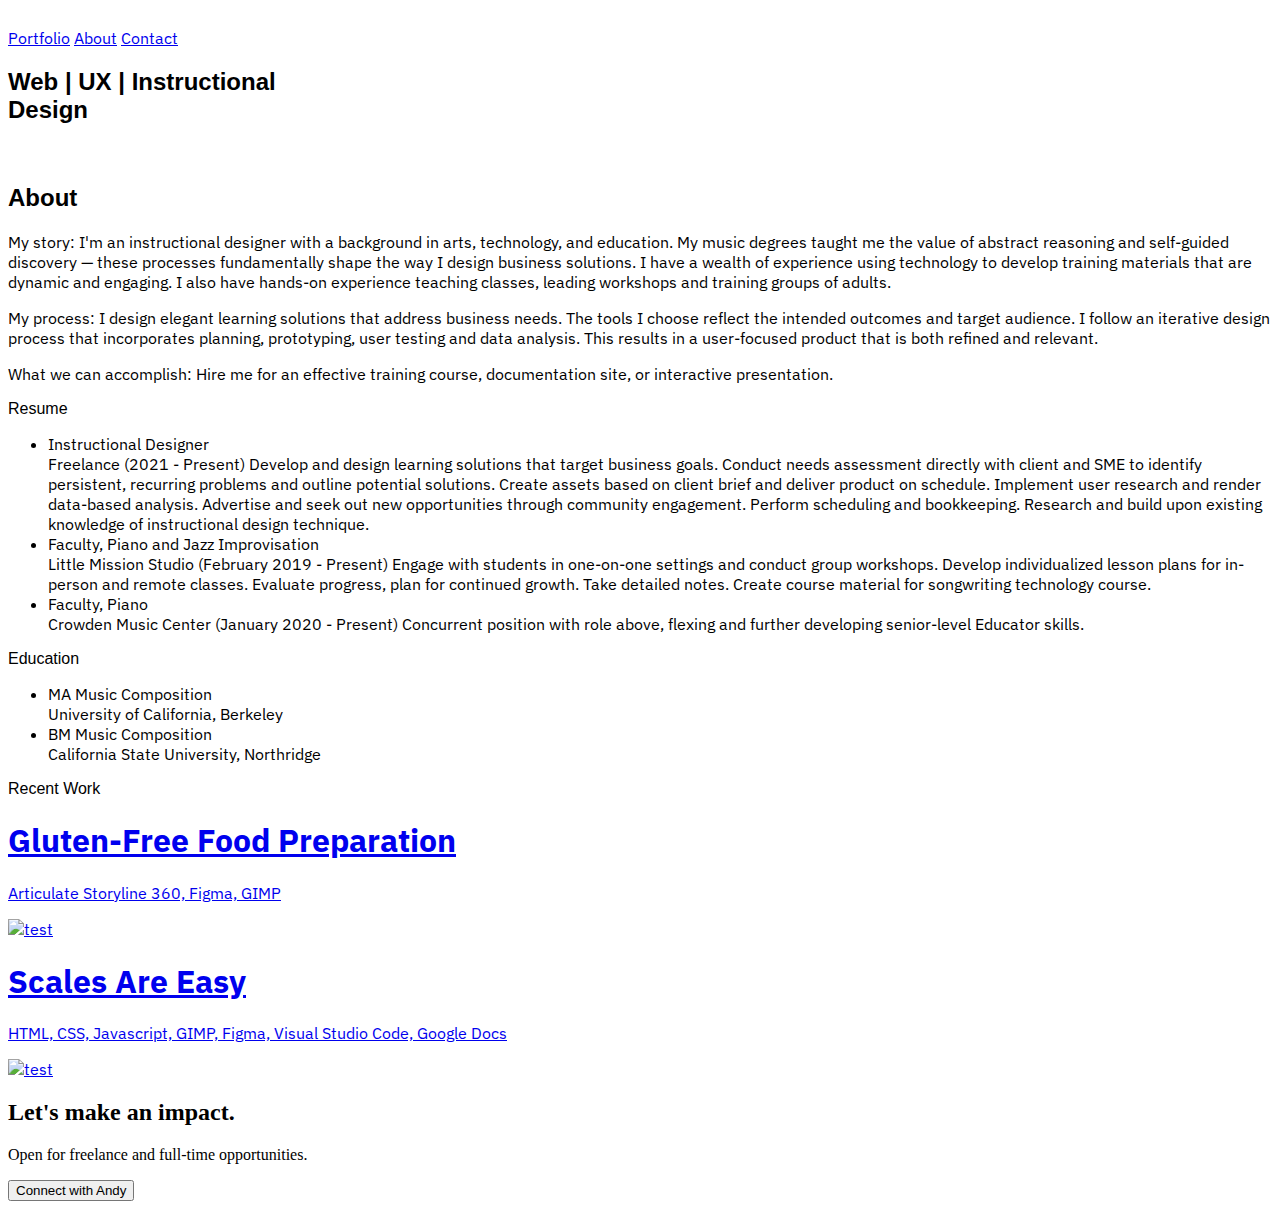
==== about.html @ 75d05eba "icon fix" ====
<!DOCTYPE html>
<html lang="en" data-theme="light"></html>
<head>
    <meta charset="UTF-8">
    <meta http-equiv="X-UA-Compatible" content="IE=edge">
    <meta name="viewport" content="width=device-width, initial-scale=1.0">
    <link rel="stylesheet" href="css/main.css">
    <title>Andrew Martin - Instructional Designer</title>
    <link
    rel="stylesheet"
    href="https://cdnjs.cloudflare.com/ajax/libs/animate.css/4.1.1/animate.min.css"
  />
  <link href="http://fonts.cdnfonts.com/css/palatino" rel="stylesheet">
  <style>
    @import url('https://fonts.googleapis.com/css2?family=IBM+Plex+Sans:ital,wght@0,100;0,200;0,300;0,400;0,500;0,600;0,700;1,100;1,200;1,300;1,400;1,500;1,600;1,700&display=swap');
    @import url('http://fonts.cdnfonts.com/css/palatino');
    .mytext{
      font-family: 'IBM Plex Sans', sans-serif;
    }
    
    .myfont {
  font-family: 'Palatino', sans-serif;
 }
</style>
</head>
<body>

<!--navbar-->
<nav class="bg-transparent navnormal transition ease-in-out delay-150 pt-8 mytext" id="navbar">
  <div class="max-w-7xl mx-auto px-2 sm:px-6 lg:px-8">
    <div class="relative flex items-center justify-between h-16">
      
      <div class="flex-1 flex items-left justify-left sm:items-stretch sm:justify-start">
        <div>
          <a href="index.html"><img class="max-w-[4rem]" src="img/M-b.png" alt="" /></a>
  
        </div>
        <div class="sm:block sm:ml-6 mt-3">
          <div class="flex space-x-4 text-l">
           

            <a href="index.html#1" class="text-gray-900 hover:underline px-3 py-2 rounded-md font-medium">Portfolio</a>

            <a href="about.html" class="text-gray-900  hover:underline px-3 py-2 rounded-md font-medium">About</a>

            <a href="#" class="text-gray-900  hover:underline px-3 py-2 rounded-md font-medium">Contact</a>
          </div>
        </div>
      </div>

      


    </div>
  </div>

  
  </div>
</nav>







<!--hero-->
<div class="px-4 pt-4 mx-auto sm:max-w-xl md:max-w-full lg:max-w-screen-xl md:px-24 lg:px-8 lg:py-8 mytext">
    <div class="flex flex-col-reverse items-center justify-center lg:space-x-16 lg:flex-row ">
      <div class="flex justify-center items-center">
        <div class="mb-6 animate__animated animate__fadeIn">
          <h2 class="lg:pt-16 pt-8 items-center justify-center myfont max-w-3xl mb-6 font-sans text-5xl md:text-6xl lg:text-8xl font-bold tracking-tight text-gray-900">
           
              Web | UX
          <span class="lg:hidden">|</span>
                Instructional 
            
                
              
              <br>
            <span class="text-blue-700">Design</span>
            </h2>
   
      </div>

      </div>
      <div>
        <img class="object-cover w-full h-[32rem] rounded shadow-lg animate__animated animate__fadeIn" src="img/andy-city.jpg" alt="" />
      </div>
    </div>


<div class="grid grid-cols-1 lg:grid-cols-2 text-black">
  <div>
  <h2 class="myfont max-w-lg mb-6 font-sans text-3xl font-bold tracking-tight md:text-5xl pt-10">
    About<br class="hidden md:block" />
  </h2>
  
  <p class="text-base md:text-lg mb-6">
    <span class="font-bold">My story: </span>I'm an instructional designer with a background in arts, technology, and education. My music degrees taught me the value of abstract reasoning and self-guided discovery — these processes fundamentally shape the way I design business solutions. I have a wealth of experience using technology to develop training materials that are dynamic and engaging. I also have hands-on experience teaching classes, leading workshops and training groups of adults.</p>
    
  
  <p class="text-base md:text-lg mb-6">
    <span class="font-bold">My process: </span> 
    
    I design elegant learning solutions that address business needs. The tools I choose reflect the intended outcomes and target audience. I follow an iterative design process that incorporates planning, prototyping, user testing and data analysis. This results in a user-focused product that is both refined and relevant.
  </p>
  

<p class="text-base md:text-lg mb-6">
<span class="font-bold">What we can accomplish: </span>  Hire me for an effective training course, documentation site, or interactive presentation. 

</p>
  </div>


 <div class="max-w-2xl mb-6 font-sans tracking-tight text-black pt-10 text-left mytext">

<p class="myfont font-bold text-left lg:ml-16 text-3xl md:text-5xl mb-6">Resume</p>


<div class="lg:ml-16 mytext">
                  
  <ul class="list">
    <li>
      <span class="text-xl font-bold">Instructional Designer<br></span> <span class="text-xl italic">Freelance</span> <span class="text-l">(2021 - Present)</span>
    <span class="flex flex-row items-start justify-start mb-4 md:mb-6">
      <span class="ml-3">Develop and design learning solutions that target business goals. Conduct needs assessment directly with client and SME to identify persistent, recurring problems and outline potential solutions. Create assets based on client brief and deliver product on schedule. Implement user research and render data-based analysis. Advertise and seek out new opportunities through community engagement. Perform scheduling and bookkeeping. Research and build upon existing knowledge of instructional design technique. 
    </span>
    </span>
    </li>
   
   
    <li>
      <span class="text-xl font-bold">Faculty, Piano and Jazz Improvisation<br></span> <span class="text-xl italic">Little Mission Studio</span> <span class="text-l">(February 2019 - Present)</span>
    <span class="flex flex-row items-start justify-start mb-4 md:mb-6">
      <span class="ml-3">Engage with students in
      one-on-one settings and conduct group workshops. Develop individualized lesson plans for in-person and remote classes. Evaluate progress, plan for continued growth. Take detailed notes. Create course material for songwriting technology course.
    </span>
    </span>
    </li>

    <li>
      <span class="text-xl font-bold">Faculty, Piano<br></span> <span class="text-xl italic">Crowden Music Center</span> <span class="text-l">(January 2020 - Present)</span>
    <span class="flex flex-row items-start justify-start ">
      <span class="ml-3">Concurrent position with role above, flexing and further developing
        senior-level Educator skills.
    </span>
    </span>
    </li>
  </div>
    <p class="myfont font-bold text-left lg:ml-16 text-3xl md:text-5xl mb-6 mt-6">Education</p>


<div class="lg:ml-16 mytext">
                  
  <ul class="list">
    <li>
      <span class="text-xl font-bold">MA Music Composition<br></span> <span class="text-xl italic">University of California, Berkeley</span>
    </li>
    <li>
      <span class="text-xl font-bold">BM Music Composition<br></span> <span class="text-xl italic">California State University, Northridge</span>
    </li>

</div>

</div>

  </div>

<!--portfolio-->

  <a name="1"></a><section class="pb-20 text-gray-900 body-font" id="#portfolio" name="#portfolio">
    <div class="container px-5 scroll-pt-16 mx-auto">
      <p class="myfont font-bold text-3xl lg:text-5xl pb-2">Recent Work</p>
      <div class="flex flex-wrap -mx-4 -mb-10 text-center">
        <div class="sm:w-1/2 mb-10 px-4">
          <div class="group rounded-lg h-[32rem]  overflow-hidden relative">
            <a href = "gf-food.html" class="absolute inset-0 z-10 bg-blue-700 text-center flex flex-col items-center justify-center opacity-0 group-hover:opacity-75 bg-opacity-90 duration-300 text-3xl text-white">
              <h1  class=tracking-wider >Gluten-Free Food Preparation</h1>
              <p  class="mx-auto italic text-lg">Articulate Storyline 360, Figma, GIMP</p></a>
            <a href="#">
              <img title="test" class="object-cover object-center h-full w-full transition ease-in-out delay-150 group-hover:-translate-y-1 group-hover:scale-110 group-hover:opacity-50" src="img/GFPrep_Mockup_1201x1201v3.jpg"></a></img>
              
          </div>
        </div>
  
  
        <div class="sm:w-1/2 mb-10 px-4">
          <div class="group rounded-lg h-[32rem]  overflow-hidden relative">
            <a href = "scales-project.html" class="absolute inset-0 z-10 bg-blue-700 text-center flex flex-col items-center justify-center opacity-0 group-hover:opacity-100 bg-opacity-75 duration-300 text-3xl text-white">
              <h1  class=tracking-wider >Scales Are Easy</h1>
              <p  class="mx-auto italic text-lg">HTML, CSS, Javascript, GIMP, Figma, Visual Studio Code, Google Docs</p></a>
            <a href="#">
              <img title="test" class="object-cover object-center h-full w-full transition ease-in-out delay-150 group-hover:-translate-y-1 group-hover:scale-110 group-hover:opacity-50" src="img/ScalesAreEasy_Mockup_1201x1201.jpg"></a></img>
          </div>
        </div>
  
        </div>
        </div>
      
  
  
      </div>
    </div>
  </section>



<!-- Call to action -->
<section class="text-white bg-blue-700 revealremain fade-fade">
  <div class="flex flex-col items-stretch justify-between px-4 py-20 mx-auto max-w-7xl lg:flex-row sm:items-center">
    <div>
      <h2 class="mb-1 text-xl font-semibold text-left sm:text-2xl sm:text-center lg:text-left">Let's make an impact.</h2>
      <p class="mb-6 text-lg font-normal text-left text-gray-200 sm:text-xl lg:mb-0 sm:text-center lg:text-left">Open for freelance and full-time opportunities.</p>
    </div>
    <div class="flex flex-col mb-2 space-x-0 space-y-2 sm:flex-row sm:space-x-2 sm:space-y-0">
      <button class="btn bg-white text-black hover:bg-gray-900 hover:text-white inline-flex py-2 px-6 text-lg normal-case transition ease-in-out delay-150 hover:scale-110">Connect with Andy</button>
    </div>
  </div>
</section>    




<script src="index.js"></script>
<script src="https://cdn.jsdelivr.net/gh/dixonandmoe/rellax@master/rellax.min.js"></script>
<script>
  // Accepts any class name
  var rellax = new Rellax('.rellax');
</script>
</body>
</html>
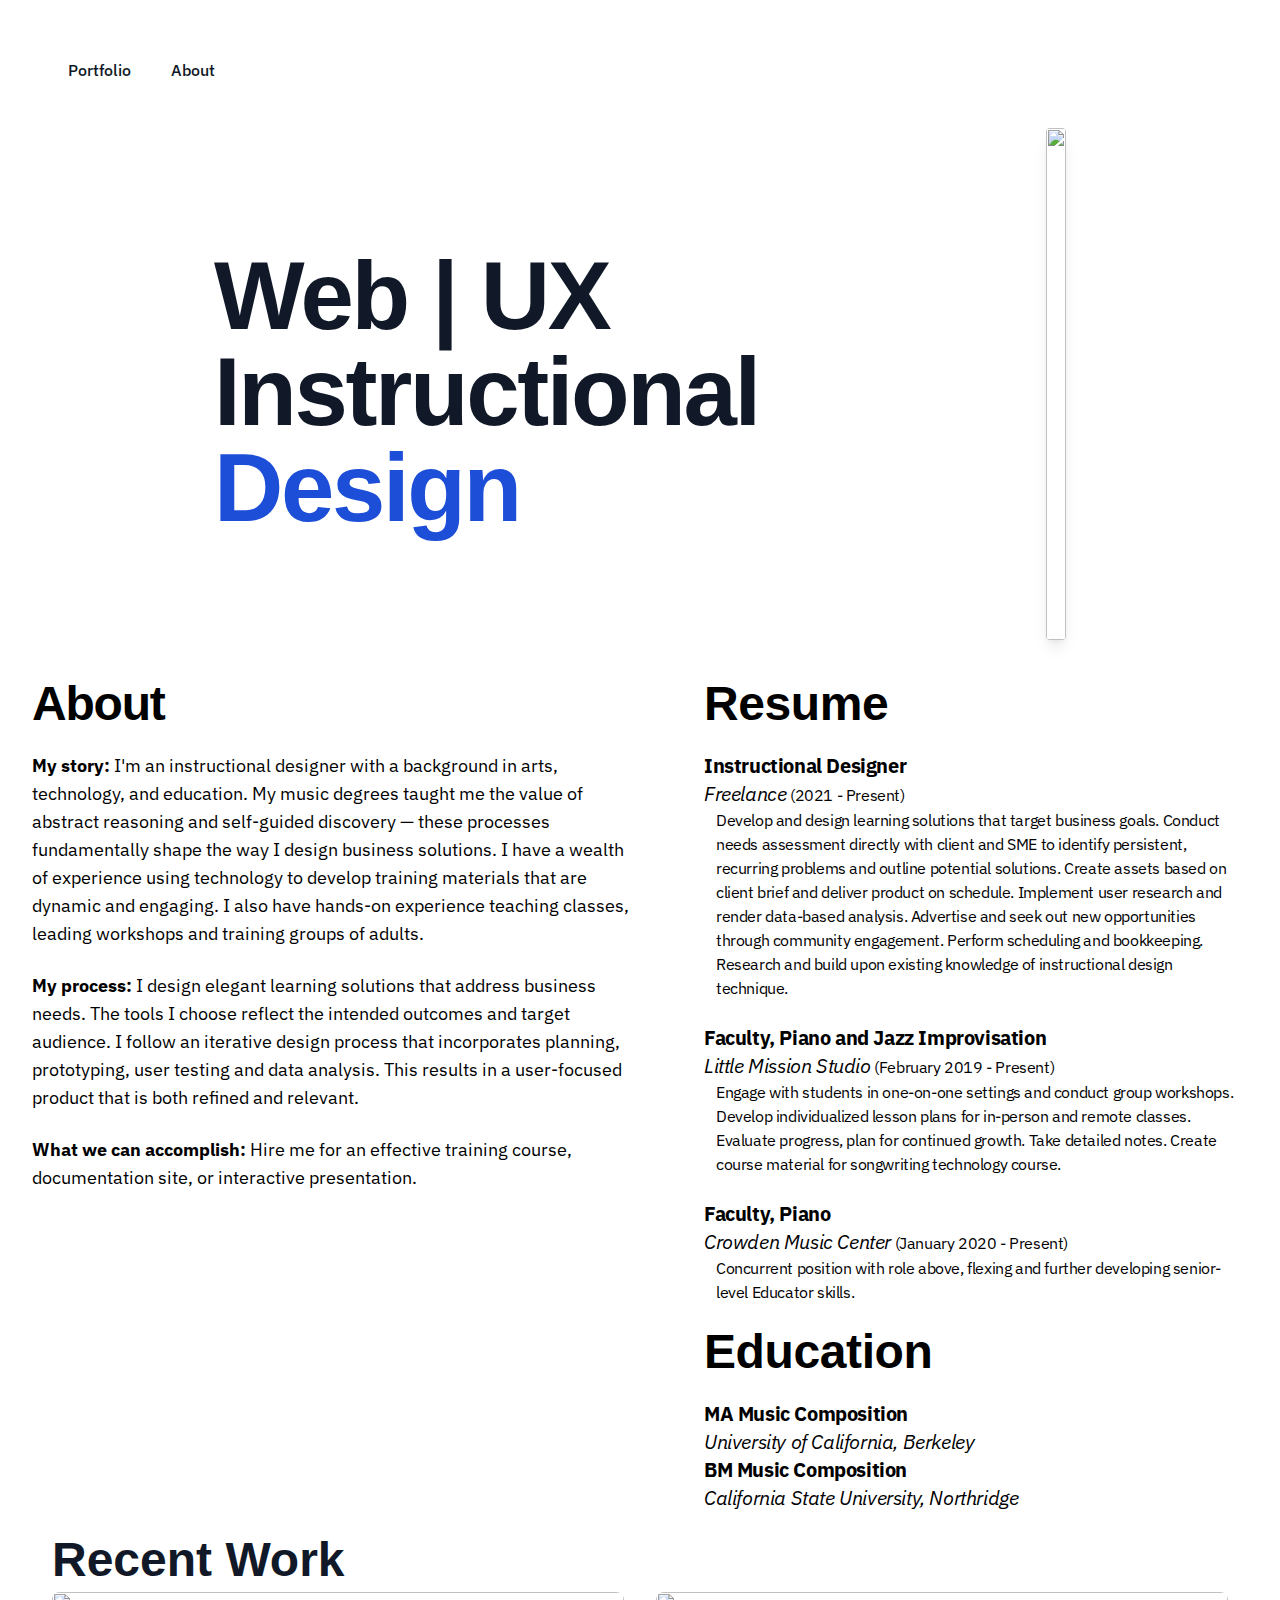
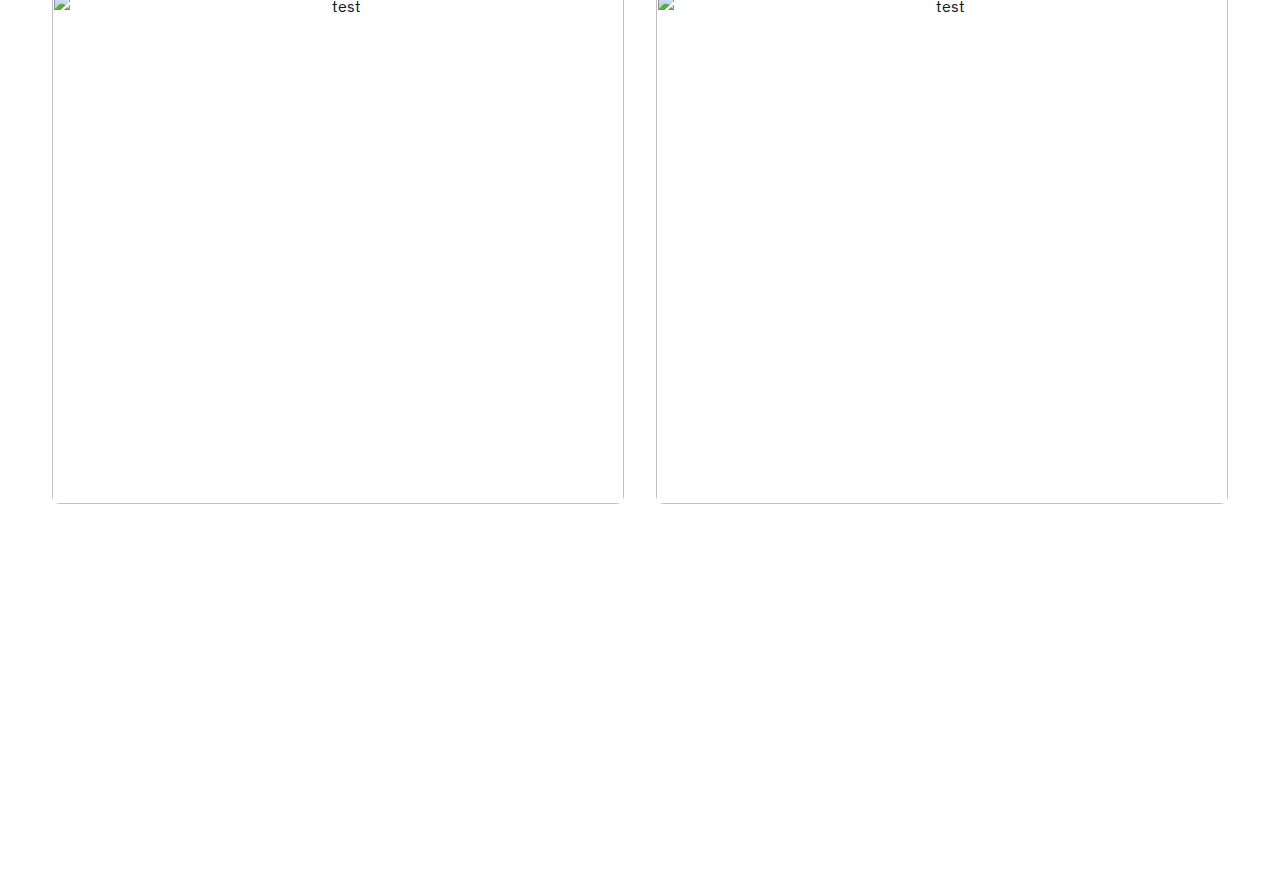
==== commit 6142f33d: "update index hrefs" ====
--- a/about.html
+++ b/about.html
@@ -10,6 +10,7 @@
     rel="stylesheet"
     href="https://cdnjs.cloudflare.com/ajax/libs/animate.css/4.1.1/animate.min.css"
   />
+  <link rel="stylesheet" href="https://use.fontawesome.com/releases/v5.12.1/css/all.css" crossorigin="anonymous">
   <link href="http://fonts.cdnfonts.com/css/palatino" rel="stylesheet">
   <style>
     @import url('https://fonts.googleapis.com/css2?family=IBM+Plex+Sans:ital,wght@0,100;0,200;0,300;0,400;0,500;0,600;0,700;1,100;1,200;1,300;1,400;1,500;1,600;1,700&display=swap');
@@ -32,7 +33,7 @@
       
       <div class="flex-1 flex items-left justify-left sm:items-stretch sm:justify-start">
         <div>
-          <a href="index.html"><img class="max-w-[4rem]" src="img/M-b.png" alt="" /></a>
+          <a href="/"><img class="max-w-[4rem]" src="img/M-b.png" alt="" /></a>
   
         </div>
         <div class="sm:block sm:ml-6 mt-3">
@@ -43,7 +44,7 @@
 
             <a href="about.html" class="text-gray-900  hover:underline px-3 py-2 rounded-md font-medium">About</a>
 
-            <a href="#" class="text-gray-900  hover:underline px-3 py-2 rounded-md font-medium">Contact</a>
+            <!--<a href="#" class="text-gray-900  hover:underline px-3 py-2 rounded-md font-medium">Contact</a>-->
           </div>
         </div>
       </div>
@@ -214,8 +215,11 @@
       <h2 class="mb-1 text-xl font-semibold text-left sm:text-2xl sm:text-center lg:text-left">Let's make an impact.</h2>
       <p class="mb-6 text-lg font-normal text-left text-gray-200 sm:text-xl lg:mb-0 sm:text-center lg:text-left">Open for freelance and full-time opportunities.</p>
     </div>
-    <div class="flex flex-col mb-2 space-x-0 space-y-2 sm:flex-row sm:space-x-2 sm:space-y-0">
-      <button class="btn bg-white text-black hover:bg-gray-900 hover:text-white inline-flex py-2 px-6 text-lg normal-case transition ease-in-out delay-150 hover:scale-110">Connect with Andy</button>
+    <div class="flex flex-col mb-2 space-x-6 sm:space-x-6 sm:space-y-2">
+        
+      <div><p id="copied"></p></div>
+      <button onclick="copyText()"class="btn bg-white text-black hover:bg-gray-900 hover:text-white inline-flex py-2 px-6 text-lg normal-case transition ease-in-out delay-150 hover:scale-110"><i class="fas fa-copy mr-2"></i>andylearninglab@gmail.com</button>
+      <p class="mb-6 text-lg font-normal text-center text-gray-200 sm:text-xl lg:mb-0 mytext">Click to copy my email address.</p>
     </div>
   </div>
 </section>    
@@ -224,10 +228,16 @@
 
 
 <script src="index.js"></script>
-<script src="https://cdn.jsdelivr.net/gh/dixonandmoe/rellax@master/rellax.min.js"></script>
 <script>
-  // Accepts any class name
-  var rellax = new Rellax('.rellax');
+ function copyText() {
+      
+      /* Copy text into clipboard */
+      navigator.clipboard.writeText 
+          ("andylearninglab@gmail.com");
+
+          document.getElementById("copied").innerHTML = "Copied!";
+ }
 </script>
+
 </body>
 </html>--- a/css/main.css
+++ b/css/main.css
@@ -0,0 +1,3891 @@
+/*
+! tailwindcss v3.0.24 | MIT License | https://tailwindcss.com
+*/
+
+/*
+1. Prevent padding and border from affecting element width. (https://github.com/mozdevs/cssremedy/issues/4)
+2. Allow adding a border to an element by just adding a border-width. (https://github.com/tailwindcss/tailwindcss/pull/116)
+*/
+
+*,
+::before,
+::after {
+  box-sizing: border-box;
+  /* 1 */
+  border-width: 0;
+  /* 2 */
+  border-style: solid;
+  /* 2 */
+  border-color: #e5e7eb;
+  /* 2 */
+}
+
+::before,
+::after {
+  --tw-content: '';
+}
+
+/*
+1. Use a consistent sensible line-height in all browsers.
+2. Prevent adjustments of font size after orientation changes in iOS.
+3. Use a more readable tab size.
+4. Use the user's configured `sans` font-family by default.
+*/
+
+html {
+  line-height: 1.5;
+  /* 1 */
+  -webkit-text-size-adjust: 100%;
+  /* 2 */
+  -moz-tab-size: 4;
+  /* 3 */
+  -o-tab-size: 4;
+     tab-size: 4;
+  /* 3 */
+  font-family: ui-sans-serif, system-ui, -apple-system, BlinkMacSystemFont, "Segoe UI", Roboto, "Helvetica Neue", Arial, "Noto Sans", sans-serif, "Apple Color Emoji", "Segoe UI Emoji", "Segoe UI Symbol", "Noto Color Emoji";
+  /* 4 */
+}
+
+/*
+1. Remove the margin in all browsers.
+2. Inherit line-height from `html` so users can set them as a class directly on the `html` element.
+*/
+
+body {
+  margin: 0;
+  /* 1 */
+  line-height: inherit;
+  /* 2 */
+}
+
+/*
+1. Add the correct height in Firefox.
+2. Correct the inheritance of border color in Firefox. (https://bugzilla.mozilla.org/show_bug.cgi?id=190655)
+3. Ensure horizontal rules are visible by default.
+*/
+
+hr {
+  height: 0;
+  /* 1 */
+  color: inherit;
+  /* 2 */
+  border-top-width: 1px;
+  /* 3 */
+}
+
+/*
+Add the correct text decoration in Chrome, Edge, and Safari.
+*/
+
+abbr:where([title]) {
+  -webkit-text-decoration: underline dotted;
+          text-decoration: underline dotted;
+}
+
+/*
+Remove the default font size and weight for headings.
+*/
+
+h1,
+h2,
+h3,
+h4,
+h5,
+h6 {
+  font-size: inherit;
+  font-weight: inherit;
+}
+
+/*
+Reset links to optimize for opt-in styling instead of opt-out.
+*/
+
+a {
+  color: inherit;
+  text-decoration: inherit;
+}
+
+/*
+Add the correct font weight in Edge and Safari.
+*/
+
+b,
+strong {
+  font-weight: bolder;
+}
+
+/*
+1. Use the user's configured `mono` font family by default.
+2. Correct the odd `em` font sizing in all browsers.
+*/
+
+code,
+kbd,
+samp,
+pre {
+  font-family: ui-monospace, SFMono-Regular, Menlo, Monaco, Consolas, "Liberation Mono", "Courier New", monospace;
+  /* 1 */
+  font-size: 1em;
+  /* 2 */
+}
+
+/*
+Add the correct font size in all browsers.
+*/
+
+small {
+  font-size: 80%;
+}
+
+/*
+Prevent `sub` and `sup` elements from affecting the line height in all browsers.
+*/
+
+sub,
+sup {
+  font-size: 75%;
+  line-height: 0;
+  position: relative;
+  vertical-align: baseline;
+}
+
+sub {
+  bottom: -0.25em;
+}
+
+sup {
+  top: -0.5em;
+}
+
+/*
+1. Remove text indentation from table contents in Chrome and Safari. (https://bugs.chromium.org/p/chromium/issues/detail?id=999088, https://bugs.webkit.org/show_bug.cgi?id=201297)
+2. Correct table border color inheritance in all Chrome and Safari. (https://bugs.chromium.org/p/chromium/issues/detail?id=935729, https://bugs.webkit.org/show_bug.cgi?id=195016)
+3. Remove gaps between table borders by default.
+*/
+
+table {
+  text-indent: 0;
+  /* 1 */
+  border-color: inherit;
+  /* 2 */
+  border-collapse: collapse;
+  /* 3 */
+}
+
+/*
+1. Change the font styles in all browsers.
+2. Remove the margin in Firefox and Safari.
+3. Remove default padding in all browsers.
+*/
+
+button,
+input,
+optgroup,
+select,
+textarea {
+  font-family: inherit;
+  /* 1 */
+  font-size: 100%;
+  /* 1 */
+  line-height: inherit;
+  /* 1 */
+  color: inherit;
+  /* 1 */
+  margin: 0;
+  /* 2 */
+  padding: 0;
+  /* 3 */
+}
+
+/*
+Remove the inheritance of text transform in Edge and Firefox.
+*/
+
+button,
+select {
+  text-transform: none;
+}
+
+/*
+1. Correct the inability to style clickable types in iOS and Safari.
+2. Remove default button styles.
+*/
+
+button,
+[type='button'],
+[type='reset'],
+[type='submit'] {
+  -webkit-appearance: button;
+  /* 1 */
+  background-color: transparent;
+  /* 2 */
+  background-image: none;
+  /* 2 */
+}
+
+/*
+Use the modern Firefox focus style for all focusable elements.
+*/
+
+:-moz-focusring {
+  outline: auto;
+}
+
+/*
+Remove the additional `:invalid` styles in Firefox. (https://github.com/mozilla/gecko-dev/blob/2f9eacd9d3d995c937b4251a5557d95d494c9be1/layout/style/res/forms.css#L728-L737)
+*/
+
+:-moz-ui-invalid {
+  box-shadow: none;
+}
+
+/*
+Add the correct vertical alignment in Chrome and Firefox.
+*/
+
+progress {
+  vertical-align: baseline;
+}
+
+/*
+Correct the cursor style of increment and decrement buttons in Safari.
+*/
+
+::-webkit-inner-spin-button,
+::-webkit-outer-spin-button {
+  height: auto;
+}
+
+/*
+1. Correct the odd appearance in Chrome and Safari.
+2. Correct the outline style in Safari.
+*/
+
+[type='search'] {
+  -webkit-appearance: textfield;
+  /* 1 */
+  outline-offset: -2px;
+  /* 2 */
+}
+
+/*
+Remove the inner padding in Chrome and Safari on macOS.
+*/
+
+::-webkit-search-decoration {
+  -webkit-appearance: none;
+}
+
+/*
+1. Correct the inability to style clickable types in iOS and Safari.
+2. Change font properties to `inherit` in Safari.
+*/
+
+::-webkit-file-upload-button {
+  -webkit-appearance: button;
+  /* 1 */
+  font: inherit;
+  /* 2 */
+}
+
+/*
+Add the correct display in Chrome and Safari.
+*/
+
+summary {
+  display: list-item;
+}
+
+/*
+Removes the default spacing and border for appropriate elements.
+*/
+
+blockquote,
+dl,
+dd,
+h1,
+h2,
+h3,
+h4,
+h5,
+h6,
+hr,
+figure,
+p,
+pre {
+  margin: 0;
+}
+
+fieldset {
+  margin: 0;
+  padding: 0;
+}
+
+legend {
+  padding: 0;
+}
+
+ol,
+ul,
+menu {
+  list-style: none;
+  margin: 0;
+  padding: 0;
+}
+
+/*
+Prevent resizing textareas horizontally by default.
+*/
+
+textarea {
+  resize: vertical;
+}
+
+/*
+1. Reset the default placeholder opacity in Firefox. (https://github.com/tailwindlabs/tailwindcss/issues/3300)
+2. Set the default placeholder color to the user's configured gray 400 color.
+*/
+
+input::-moz-placeholder, textarea::-moz-placeholder {
+  opacity: 1;
+  /* 1 */
+  color: #9ca3af;
+  /* 2 */
+}
+
+input:-ms-input-placeholder, textarea:-ms-input-placeholder {
+  opacity: 1;
+  /* 1 */
+  color: #9ca3af;
+  /* 2 */
+}
+
+input::placeholder,
+textarea::placeholder {
+  opacity: 1;
+  /* 1 */
+  color: #9ca3af;
+  /* 2 */
+}
+
+/*
+Set the default cursor for buttons.
+*/
+
+button,
+[role="button"] {
+  cursor: pointer;
+}
+
+/*
+Make sure disabled buttons don't get the pointer cursor.
+*/
+
+:disabled {
+  cursor: default;
+}
+
+/*
+1. Make replaced elements `display: block` by default. (https://github.com/mozdevs/cssremedy/issues/14)
+2. Add `vertical-align: middle` to align replaced elements more sensibly by default. (https://github.com/jensimmons/cssremedy/issues/14#issuecomment-634934210)
+   This can trigger a poorly considered lint error in some tools but is included by design.
+*/
+
+img,
+svg,
+video,
+canvas,
+audio,
+iframe,
+embed,
+object {
+  display: block;
+  /* 1 */
+  vertical-align: middle;
+  /* 2 */
+}
+
+/*
+Constrain images and videos to the parent width and preserve their intrinsic aspect ratio. (https://github.com/mozdevs/cssremedy/issues/14)
+*/
+
+img,
+video {
+  max-width: 100%;
+  height: auto;
+}
+
+/*
+Ensure the default browser behavior of the `hidden` attribute.
+*/
+
+[hidden] {
+  display: none;
+}
+
+:root,
+[data-theme] {
+  background-color: hsla(var(--b1) / var(--tw-bg-opacity, 1));
+  color: hsla(var(--bc) / var(--tw-text-opacity, 1));
+}
+
+html {
+  -webkit-tap-highlight-color: transparent;
+}
+
+:root {
+  --p: 259 94% 51%;
+  --pf: 259 94% 41%;
+  --sf: 314 100% 38%;
+  --af: 174 60% 41%;
+  --nf: 219 14% 22%;
+  --in: 198 93% 60%;
+  --su: 158 64% 52%;
+  --wa: 43 96% 56%;
+  --er: 0 91% 71%;
+  --inc: 198 100% 12%;
+  --suc: 158 100% 10%;
+  --wac: 43 100% 11%;
+  --erc: 0 100% 14%;
+  --rounded-box: 1rem;
+  --rounded-btn: 0.5rem;
+  --rounded-badge: 1.9rem;
+  --animation-btn: 0.25s;
+  --animation-input: .2s;
+  --btn-focus-scale: 0.95;
+  --border-btn: 1px;
+  --tab-border: 1px;
+  --tab-radius: 0.5rem;
+  --pc: 0 0% 100%;
+  --s: 314 100% 47%;
+  --sc: 0 0% 100%;
+  --a: 174 60% 51%;
+  --ac: 175 44% 15%;
+  --n: 219 14% 28%;
+  --nc: 0 0% 100%;
+  --b1: 0 0% 100%;
+  --b2: 0 0% 95%;
+  --b3: 180 2% 90%;
+  --bc: 215 28% 17%;
+}
+
+@media (prefers-color-scheme: dark) {
+  :root {
+    --p: 262 80% 50%;
+    --pf: 262 80% 40%;
+    --sf: 316 70% 40%;
+    --af: 175 70% 33%;
+    --in: 198 93% 60%;
+    --su: 158 64% 52%;
+    --wa: 43 96% 56%;
+    --er: 0 91% 71%;
+    --inc: 198 100% 12%;
+    --suc: 158 100% 10%;
+    --wac: 43 100% 11%;
+    --erc: 0 100% 14%;
+    --rounded-box: 1rem;
+    --rounded-btn: 0.5rem;
+    --rounded-badge: 1.9rem;
+    --animation-btn: 0.25s;
+    --animation-input: .2s;
+    --btn-focus-scale: 0.95;
+    --border-btn: 1px;
+    --tab-border: 1px;
+    --tab-radius: 0.5rem;
+    --pc: 0 0% 100%;
+    --s: 316 70% 50%;
+    --sc: 0 0% 100%;
+    --a: 175 70% 41%;
+    --ac: 0 0% 100%;
+    --n: 218 18% 12%;
+    --nf: 223 17% 8%;
+    --nc: 220 13% 69%;
+    --b1: 220 18% 20%;
+    --b2: 220 17% 17%;
+    --b3: 219 18% 15%;
+    --bc: 220 13% 69%;
+  }
+}
+
+[data-theme=light] {
+  --p: 259 94% 51%;
+  --pf: 259 94% 41%;
+  --sf: 314 100% 38%;
+  --af: 174 60% 41%;
+  --nf: 219 14% 22%;
+  --in: 198 93% 60%;
+  --su: 158 64% 52%;
+  --wa: 43 96% 56%;
+  --er: 0 91% 71%;
+  --inc: 198 100% 12%;
+  --suc: 158 100% 10%;
+  --wac: 43 100% 11%;
+  --erc: 0 100% 14%;
+  --rounded-box: 1rem;
+  --rounded-btn: 0.5rem;
+  --rounded-badge: 1.9rem;
+  --animation-btn: 0.25s;
+  --animation-input: .2s;
+  --btn-focus-scale: 0.95;
+  --border-btn: 1px;
+  --tab-border: 1px;
+  --tab-radius: 0.5rem;
+  --pc: 0 0% 100%;
+  --s: 314 100% 47%;
+  --sc: 0 0% 100%;
+  --a: 174 60% 51%;
+  --ac: 175 44% 15%;
+  --n: 219 14% 28%;
+  --nc: 0 0% 100%;
+  --b1: 0 0% 100%;
+  --b2: 0 0% 95%;
+  --b3: 180 2% 90%;
+  --bc: 215 28% 17%;
+}
+
+[data-theme=dark] {
+  --p: 262 80% 50%;
+  --pf: 262 80% 40%;
+  --sf: 316 70% 40%;
+  --af: 175 70% 33%;
+  --in: 198 93% 60%;
+  --su: 158 64% 52%;
+  --wa: 43 96% 56%;
+  --er: 0 91% 71%;
+  --inc: 198 100% 12%;
+  --suc: 158 100% 10%;
+  --wac: 43 100% 11%;
+  --erc: 0 100% 14%;
+  --rounded-box: 1rem;
+  --rounded-btn: 0.5rem;
+  --rounded-badge: 1.9rem;
+  --animation-btn: 0.25s;
+  --animation-input: .2s;
+  --btn-focus-scale: 0.95;
+  --border-btn: 1px;
+  --tab-border: 1px;
+  --tab-radius: 0.5rem;
+  --pc: 0 0% 100%;
+  --s: 316 70% 50%;
+  --sc: 0 0% 100%;
+  --a: 175 70% 41%;
+  --ac: 0 0% 100%;
+  --n: 218 18% 12%;
+  --nf: 223 17% 8%;
+  --nc: 220 13% 69%;
+  --b1: 220 18% 20%;
+  --b2: 220 17% 17%;
+  --b3: 219 18% 15%;
+  --bc: 220 13% 69%;
+}
+
+[data-theme=cupcake] {
+  --p: 183 47% 59%;
+  --pf: 183 47% 47%;
+  --sf: 338 71% 62%;
+  --af: 39 84% 46%;
+  --nf: 280 46% 11%;
+  --in: 198 93% 60%;
+  --su: 158 64% 52%;
+  --wa: 43 96% 56%;
+  --er: 0 91% 71%;
+  --pc: 183 100% 12%;
+  --sc: 338 100% 16%;
+  --ac: 39 100% 12%;
+  --nc: 280 83% 83%;
+  --inc: 198 100% 12%;
+  --suc: 158 100% 10%;
+  --wac: 43 100% 11%;
+  --erc: 0 100% 14%;
+  --rounded-box: 1rem;
+  --rounded-badge: 1.9rem;
+  --animation-btn: 0.25s;
+  --animation-input: .2s;
+  --btn-focus-scale: 0.95;
+  --border-btn: 1px;
+  --s: 338 71% 78%;
+  --a: 39 84% 58%;
+  --n: 280 46% 14%;
+  --b1: 24 33% 97%;
+  --b2: 27 22% 92%;
+  --b3: 22 14% 89%;
+  --bc: 280 46% 14%;
+  --rounded-btn: 1.9rem;
+  --tab-border: 2px;
+  --tab-radius: .5rem;
+}
+
+[data-theme=bumblebee] {
+  --p: 41 74% 53%;
+  --pf: 41 74% 42%;
+  --sf: 50 94% 46%;
+  --af: 240 33% 11%;
+  --nf: 240 33% 11%;
+  --b2: 0 0% 90%;
+  --b3: 0 0% 81%;
+  --in: 198 93% 60%;
+  --su: 158 64% 52%;
+  --wa: 43 96% 56%;
+  --er: 0 91% 71%;
+  --bc: 0 0% 20%;
+  --ac: 240 60% 83%;
+  --nc: 240 60% 83%;
+  --inc: 198 100% 12%;
+  --suc: 158 100% 10%;
+  --wac: 43 100% 11%;
+  --erc: 0 100% 14%;
+  --rounded-box: 1rem;
+  --rounded-btn: 0.5rem;
+  --rounded-badge: 1.9rem;
+  --animation-btn: 0.25s;
+  --animation-input: .2s;
+  --btn-focus-scale: 0.95;
+  --border-btn: 1px;
+  --tab-border: 1px;
+  --tab-radius: 0.5rem;
+  --pc: 240 33% 14%;
+  --s: 50 94% 58%;
+  --sc: 240 33% 14%;
+  --a: 240 33% 14%;
+  --n: 240 33% 14%;
+  --b1: 0 0% 100%;
+}
+
+[data-theme=emerald] {
+  --p: 141 50% 60%;
+  --pf: 141 50% 48%;
+  --sf: 219 96% 48%;
+  --af: 10 81% 45%;
+  --nf: 219 20% 20%;
+  --b2: 0 0% 90%;
+  --b3: 0 0% 81%;
+  --in: 198 93% 60%;
+  --su: 158 64% 52%;
+  --wa: 43 96% 56%;
+  --er: 0 91% 71%;
+  --inc: 198 100% 12%;
+  --suc: 158 100% 10%;
+  --wac: 43 100% 11%;
+  --erc: 0 100% 14%;
+  --rounded-box: 1rem;
+  --rounded-btn: 0.5rem;
+  --rounded-badge: 1.9rem;
+  --border-btn: 1px;
+  --tab-border: 1px;
+  --tab-radius: 0.5rem;
+  --pc: 151 28% 19%;
+  --s: 219 96% 60%;
+  --sc: 210 20% 98%;
+  --a: 10 81% 56%;
+  --ac: 210 20% 98%;
+  --n: 219 20% 25%;
+  --nc: 210 20% 98%;
+  --b1: 0 0% 100%;
+  --bc: 219 20% 25%;
+  --animation-btn: 0;
+  --animation-input: 0;
+  --btn-focus-scale: 1;
+}
+
+[data-theme=corporate] {
+  --p: 229 96% 64%;
+  --pf: 229 96% 51%;
+  --sf: 215 26% 47%;
+  --af: 154 49% 48%;
+  --nf: 233 27% 10%;
+  --b2: 0 0% 90%;
+  --b3: 0 0% 81%;
+  --in: 198 93% 60%;
+  --su: 158 64% 52%;
+  --wa: 43 96% 56%;
+  --er: 0 91% 71%;
+  --pc: 229 100% 93%;
+  --sc: 215 100% 12%;
+  --ac: 154 100% 12%;
+  --inc: 198 100% 12%;
+  --suc: 158 100% 10%;
+  --wac: 43 100% 11%;
+  --erc: 0 100% 14%;
+  --border-btn: 1px;
+  --tab-border: 1px;
+  --tab-radius: 0.5rem;
+  --s: 215 26% 59%;
+  --a: 154 49% 60%;
+  --n: 233 27% 13%;
+  --nc: 210 38% 95%;
+  --b1: 0 0% 100%;
+  --bc: 233 27% 13%;
+  --rounded-box: 0.25rem;
+  --rounded-btn: .125rem;
+  --rounded-badge: .125rem;
+  --animation-btn: 0;
+  --animation-input: 0;
+  --btn-focus-scale: 1;
+}
+
+[data-theme=synthwave] {
+  --p: 321 70% 69%;
+  --pf: 321 70% 55%;
+  --sf: 197 87% 52%;
+  --af: 48 89% 46%;
+  --nf: 253 61% 15%;
+  --b2: 254 59% 23%;
+  --b3: 254 59% 21%;
+  --pc: 321 100% 14%;
+  --sc: 197 100% 13%;
+  --ac: 48 100% 11%;
+  --rounded-box: 1rem;
+  --rounded-btn: 0.5rem;
+  --rounded-badge: 1.9rem;
+  --animation-btn: 0.25s;
+  --animation-input: .2s;
+  --btn-focus-scale: 0.95;
+  --border-btn: 1px;
+  --tab-border: 1px;
+  --tab-radius: 0.5rem;
+  --s: 197 87% 65%;
+  --a: 48 89% 57%;
+  --n: 253 61% 19%;
+  --nc: 260 60% 98%;
+  --b1: 254 59% 26%;
+  --bc: 260 60% 98%;
+  --in: 199 87% 64%;
+  --inc: 257 63% 17%;
+  --su: 168 74% 68%;
+  --suc: 257 63% 17%;
+  --wa: 48 89% 57%;
+  --wac: 257 63% 17%;
+  --er: 352 74% 57%;
+  --erc: 260 60% 98%;
+}
+
+[data-theme=retro] {
+  --p: 3 74% 76%;
+  --pf: 3 74% 61%;
+  --sf: 145 27% 58%;
+  --af: 49 67% 61%;
+  --nf: 42 17% 34%;
+  --inc: 221 100% 91%;
+  --suc: 142 100% 87%;
+  --wac: 32 100% 9%;
+  --erc: 0 100% 90%;
+  --animation-btn: 0.25s;
+  --animation-input: .2s;
+  --btn-focus-scale: 0.95;
+  --border-btn: 1px;
+  --tab-border: 1px;
+  --tab-radius: 0.5rem;
+  --pc: 345 5% 15%;
+  --s: 145 27% 72%;
+  --sc: 345 5% 15%;
+  --a: 49 67% 76%;
+  --ac: 345 5% 15%;
+  --n: 42 17% 42%;
+  --nc: 45 47% 80%;
+  --b1: 45 47% 80%;
+  --b2: 45 37% 72%;
+  --b3: 42 36% 65%;
+  --bc: 345 5% 15%;
+  --in: 221 83% 53%;
+  --su: 142 76% 36%;
+  --wa: 32 95% 44%;
+  --er: 0 72% 51%;
+  --rounded-box: 0.4rem;
+  --rounded-btn: 0.4rem;
+  --rounded-badge: 0.4rem;
+}
+
+[data-theme=cyberpunk] {
+  font-family: ui-monospace,SFMono-Regular,Menlo,Monaco,Consolas,Liberation Mono,Courier New,monospace;
+  --pf: 345 100% 58%;
+  --sf: 195 80% 56%;
+  --af: 276 74% 57%;
+  --nf: 57 100% 10%;
+  --b2: 56 100% 45%;
+  --b3: 56 100% 41%;
+  --in: 198 93% 60%;
+  --su: 158 64% 52%;
+  --wa: 43 96% 56%;
+  --er: 0 91% 71%;
+  --bc: 56 100% 10%;
+  --pc: 345 100% 15%;
+  --sc: 195 100% 14%;
+  --ac: 276 100% 14%;
+  --inc: 198 100% 12%;
+  --suc: 158 100% 10%;
+  --wac: 43 100% 11%;
+  --erc: 0 100% 14%;
+  --animation-btn: 0.25s;
+  --animation-input: .2s;
+  --btn-focus-scale: 0.95;
+  --border-btn: 1px;
+  --tab-border: 1px;
+  --p: 345 100% 73%;
+  --s: 195 80% 70%;
+  --a: 276 74% 71%;
+  --n: 57 100% 13%;
+  --nc: 56 100% 50%;
+  --b1: 56 100% 50%;
+  --rounded-box: 0;
+  --rounded-btn: 0;
+  --rounded-badge: 0;
+  --tab-radius: 0;
+}
+
+[data-theme=valentine] {
+  --p: 353 74% 67%;
+  --pf: 353 74% 54%;
+  --sf: 254 86% 61%;
+  --af: 181 56% 56%;
+  --nf: 336 43% 38%;
+  --b2: 318 46% 80%;
+  --b3: 318 46% 72%;
+  --pc: 353 100% 13%;
+  --sc: 254 100% 15%;
+  --ac: 181 100% 14%;
+  --inc: 221 100% 91%;
+  --suc: 142 100% 87%;
+  --wac: 32 100% 9%;
+  --erc: 0 100% 90%;
+  --rounded-box: 1rem;
+  --rounded-badge: 1.9rem;
+  --animation-btn: 0.25s;
+  --animation-input: .2s;
+  --btn-focus-scale: 0.95;
+  --border-btn: 1px;
+  --tab-border: 1px;
+  --tab-radius: 0.5rem;
+  --s: 254 86% 77%;
+  --a: 181 56% 70%;
+  --n: 336 43% 48%;
+  --nc: 318 46% 89%;
+  --b1: 318 46% 89%;
+  --bc: 344 38% 28%;
+  --in: 221 83% 53%;
+  --su: 142 76% 36%;
+  --wa: 32 95% 44%;
+  --er: 0 72% 51%;
+  --rounded-btn: 1.9rem;
+}
+
+[data-theme=halloween] {
+  --p: 32 89% 52%;
+  --pf: 32 89% 42%;
+  --sf: 271 46% 34%;
+  --af: 91 100% 26%;
+  --nf: 180 4% 9%;
+  --b2: 0 0% 12%;
+  --b3: 0 0% 10%;
+  --bc: 0 0% 83%;
+  --sc: 271 100% 88%;
+  --ac: 91 100% 7%;
+  --nc: 180 5% 82%;
+  --inc: 221 100% 91%;
+  --suc: 142 100% 87%;
+  --wac: 32 100% 9%;
+  --erc: 0 100% 90%;
+  --rounded-box: 1rem;
+  --rounded-btn: 0.5rem;
+  --rounded-badge: 1.9rem;
+  --animation-btn: 0.25s;
+  --animation-input: .2s;
+  --btn-focus-scale: 0.95;
+  --border-btn: 1px;
+  --tab-border: 1px;
+  --tab-radius: 0.5rem;
+  --pc: 180 7% 8%;
+  --s: 271 46% 42%;
+  --a: 91 100% 33%;
+  --n: 180 4% 11%;
+  --b1: 0 0% 13%;
+  --in: 221 83% 53%;
+  --su: 142 76% 36%;
+  --wa: 32 95% 44%;
+  --er: 0 72% 51%;
+}
+
+[data-theme=garden] {
+  --p: 139 16% 43%;
+  --pf: 139 16% 34%;
+  --sf: 97 37% 75%;
+  --af: 0 68% 75%;
+  --nf: 0 4% 28%;
+  --b2: 0 4% 82%;
+  --b3: 0 4% 74%;
+  --in: 198 93% 60%;
+  --su: 158 64% 52%;
+  --wa: 43 96% 56%;
+  --er: 0 91% 71%;
+  --pc: 139 100% 89%;
+  --inc: 198 100% 12%;
+  --suc: 158 100% 10%;
+  --wac: 43 100% 11%;
+  --erc: 0 100% 14%;
+  --rounded-box: 1rem;
+  --rounded-btn: 0.5rem;
+  --rounded-badge: 1.9rem;
+  --animation-btn: 0.25s;
+  --animation-input: .2s;
+  --btn-focus-scale: 0.95;
+  --border-btn: 1px;
+  --tab-border: 1px;
+  --tab-radius: 0.5rem;
+  --s: 97 37% 93%;
+  --sc: 96 32% 15%;
+  --a: 0 68% 94%;
+  --ac: 0 22% 16%;
+  --n: 0 4% 35%;
+  --nc: 0 4% 91%;
+  --b1: 0 4% 91%;
+  --bc: 0 3% 6%;
+}
+
+[data-theme=forest] {
+  --p: 141 72% 42%;
+  --pf: 141 72% 34%;
+  --sf: 141 75% 38%;
+  --af: 35 69% 42%;
+  --nf: 0 10% 5%;
+  --b2: 0 12% 7%;
+  --b3: 0 12% 7%;
+  --in: 198 93% 60%;
+  --su: 158 64% 52%;
+  --wa: 43 96% 56%;
+  --er: 0 91% 71%;
+  --bc: 0 12% 82%;
+  --pc: 141 100% 8%;
+  --sc: 141 100% 10%;
+  --ac: 35 100% 10%;
+  --nc: 0 7% 81%;
+  --inc: 198 100% 12%;
+  --suc: 158 100% 10%;
+  --wac: 43 100% 11%;
+  --erc: 0 100% 14%;
+  --rounded-box: 1rem;
+  --rounded-badge: 1.9rem;
+  --animation-btn: 0.25s;
+  --animation-input: .2s;
+  --btn-focus-scale: 0.95;
+  --border-btn: 1px;
+  --tab-border: 1px;
+  --tab-radius: 0.5rem;
+  --s: 141 75% 48%;
+  --a: 35 69% 52%;
+  --n: 0 10% 6%;
+  --b1: 0 12% 8%;
+  --rounded-btn: 1.9rem;
+}
+
+[data-theme=aqua] {
+  --p: 182 93% 49%;
+  --pf: 182 93% 40%;
+  --sf: 274 31% 45%;
+  --af: 47 100% 64%;
+  --nf: 205 54% 40%;
+  --b2: 219 53% 39%;
+  --b3: 219 53% 35%;
+  --bc: 219 100% 89%;
+  --sc: 274 100% 91%;
+  --ac: 47 100% 16%;
+  --nc: 205 100% 90%;
+  --inc: 221 100% 91%;
+  --suc: 142 100% 87%;
+  --wac: 32 100% 9%;
+  --erc: 0 100% 90%;
+  --rounded-box: 1rem;
+  --rounded-btn: 0.5rem;
+  --rounded-badge: 1.9rem;
+  --animation-btn: 0.25s;
+  --animation-input: .2s;
+  --btn-focus-scale: 0.95;
+  --border-btn: 1px;
+  --tab-border: 1px;
+  --tab-radius: 0.5rem;
+  --pc: 181 100% 17%;
+  --s: 274 31% 57%;
+  --a: 47 100% 80%;
+  --n: 205 54% 50%;
+  --b1: 219 53% 43%;
+  --in: 221 83% 53%;
+  --su: 142 76% 36%;
+  --wa: 32 95% 44%;
+  --er: 0 72% 51%;
+}
+
+[data-theme=lofi] {
+  --p: 0 0% 5%;
+  --pf: 0 0% 4%;
+  --sf: 0 2% 8%;
+  --af: 0 0% 12%;
+  --nf: 0 0% 0%;
+  --border-btn: 1px;
+  --tab-border: 1px;
+  --pc: 0 0% 100%;
+  --s: 0 2% 10%;
+  --sc: 0 0% 100%;
+  --a: 0 0% 15%;
+  --ac: 0 0% 100%;
+  --n: 0 0% 0%;
+  --nc: 0 0% 100%;
+  --b1: 0 0% 100%;
+  --b2: 0 0% 95%;
+  --b3: 0 2% 90%;
+  --bc: 0 0% 0%;
+  --in: 212 100% 48%;
+  --inc: 0 0% 100%;
+  --su: 137 72% 46%;
+  --suc: 0 0% 100%;
+  --wa: 5 100% 66%;
+  --wac: 0 0% 100%;
+  --er: 325 78% 49%;
+  --erc: 0 0% 100%;
+  --rounded-box: 0.25rem;
+  --rounded-btn: 0.125rem;
+  --rounded-badge: 0.125rem;
+  --animation-btn: 0;
+  --animation-input: 0;
+  --btn-focus-scale: 1;
+  --tab-radius: 0;
+}
+
+[data-theme=pastel] {
+  --p: 284 22% 80%;
+  --pf: 284 22% 64%;
+  --sf: 352 70% 70%;
+  --af: 158 55% 65%;
+  --nf: 199 44% 49%;
+  --in: 198 93% 60%;
+  --su: 158 64% 52%;
+  --wa: 43 96% 56%;
+  --er: 0 91% 71%;
+  --bc: 0 0% 20%;
+  --pc: 284 59% 16%;
+  --sc: 352 100% 18%;
+  --ac: 158 100% 16%;
+  --nc: 199 100% 12%;
+  --inc: 198 100% 12%;
+  --suc: 158 100% 10%;
+  --wac: 43 100% 11%;
+  --erc: 0 100% 14%;
+  --rounded-box: 1rem;
+  --rounded-badge: 1.9rem;
+  --animation-btn: 0.25s;
+  --animation-input: .2s;
+  --btn-focus-scale: 0.95;
+  --border-btn: 1px;
+  --tab-border: 1px;
+  --tab-radius: 0.5rem;
+  --s: 352 70% 88%;
+  --a: 158 55% 81%;
+  --n: 199 44% 61%;
+  --b1: 0 0% 100%;
+  --b2: 210 20% 98%;
+  --b3: 216 12% 84%;
+  --rounded-btn: 1.9rem;
+}
+
+[data-theme=fantasy] {
+  --p: 296 83% 25%;
+  --pf: 296 83% 20%;
+  --sf: 200 100% 30%;
+  --af: 31 94% 41%;
+  --nf: 215 28% 13%;
+  --b2: 0 0% 90%;
+  --b3: 0 0% 81%;
+  --in: 198 93% 60%;
+  --su: 158 64% 52%;
+  --wa: 43 96% 56%;
+  --er: 0 91% 71%;
+  --pc: 296 100% 85%;
+  --sc: 200 100% 87%;
+  --ac: 31 100% 10%;
+  --nc: 215 62% 83%;
+  --inc: 198 100% 12%;
+  --suc: 158 100% 10%;
+  --wac: 43 100% 11%;
+  --erc: 0 100% 14%;
+  --rounded-box: 1rem;
+  --rounded-btn: 0.5rem;
+  --rounded-badge: 1.9rem;
+  --animation-btn: 0.25s;
+  --animation-input: .2s;
+  --btn-focus-scale: 0.95;
+  --border-btn: 1px;
+  --tab-border: 1px;
+  --tab-radius: 0.5rem;
+  --s: 200 100% 37%;
+  --a: 31 94% 51%;
+  --n: 215 28% 17%;
+  --b1: 0 0% 100%;
+  --bc: 215 28% 17%;
+}
+
+[data-theme=wireframe] {
+  font-family: Chalkboard,comic sans ms,"sanssecondaryerif";
+  --pf: 0 0% 58%;
+  --sf: 0 0% 58%;
+  --af: 0 0% 58%;
+  --nf: 0 0% 74%;
+  --bc: 0 0% 20%;
+  --pc: 0 0% 14%;
+  --sc: 0 0% 14%;
+  --ac: 0 0% 14%;
+  --nc: 0 0% 18%;
+  --inc: 240 100% 90%;
+  --suc: 120 100% 85%;
+  --wac: 60 100% 10%;
+  --erc: 0 100% 90%;
+  --animation-btn: 0.25s;
+  --animation-input: .2s;
+  --btn-focus-scale: 0.95;
+  --border-btn: 1px;
+  --tab-border: 1px;
+  --p: 0 0% 72%;
+  --s: 0 0% 72%;
+  --a: 0 0% 72%;
+  --n: 0 0% 92%;
+  --b1: 0 0% 100%;
+  --b2: 0 0% 93%;
+  --b3: 0 0% 87%;
+  --in: 240 100% 50%;
+  --su: 120 100% 25%;
+  --wa: 60 30% 50%;
+  --er: 0 100% 50%;
+  --rounded-box: 0.2rem;
+  --rounded-btn: 0.2rem;
+  --rounded-badge: 0.2rem;
+  --tab-radius: 0.2rem;
+}
+
+[data-theme=black] {
+  --p: 0 2% 20%;
+  --pf: 0 2% 16%;
+  --sf: 0 2% 16%;
+  --af: 0 2% 16%;
+  --bc: 0 0% 80%;
+  --pc: 0 5% 84%;
+  --sc: 0 5% 84%;
+  --ac: 0 5% 84%;
+  --nc: 0 3% 83%;
+  --inc: 240 100% 90%;
+  --suc: 120 100% 85%;
+  --wac: 60 100% 10%;
+  --erc: 0 100% 90%;
+  --border-btn: 1px;
+  --tab-border: 1px;
+  --s: 0 2% 20%;
+  --a: 0 2% 20%;
+  --b1: 0 0% 0%;
+  --b2: 0 0% 5%;
+  --b3: 0 2% 10%;
+  --n: 0 1% 15%;
+  --nf: 0 2% 20%;
+  --in: 240 100% 50%;
+  --su: 120 100% 25%;
+  --wa: 60 100% 50%;
+  --er: 0 100% 50%;
+  --rounded-box: 0;
+  --rounded-btn: 0;
+  --rounded-badge: 0;
+  --animation-btn: 0;
+  --animation-input: 0;
+  --btn-text-case: lowercase;
+  --btn-focus-scale: 1;
+  --tab-radius: 0;
+}
+
+[data-theme=luxury] {
+  --p: 0 0% 100%;
+  --pf: 0 0% 80%;
+  --sf: 218 54% 14%;
+  --af: 319 22% 21%;
+  --nf: 270 4% 7%;
+  --pc: 0 0% 20%;
+  --sc: 218 100% 84%;
+  --ac: 319 85% 85%;
+  --inc: 202 100% 14%;
+  --suc: 89 100% 10%;
+  --wac: 54 100% 13%;
+  --erc: 0 100% 14%;
+  --rounded-box: 1rem;
+  --rounded-btn: 0.5rem;
+  --rounded-badge: 1.9rem;
+  --animation-btn: 0.25s;
+  --animation-input: .2s;
+  --btn-focus-scale: 0.95;
+  --border-btn: 1px;
+  --tab-border: 1px;
+  --tab-radius: 0.5rem;
+  --s: 218 54% 18%;
+  --a: 319 22% 26%;
+  --n: 270 4% 9%;
+  --nc: 37 67% 58%;
+  --b1: 240 10% 4%;
+  --b2: 270 4% 9%;
+  --b3: 270 2% 18%;
+  --bc: 37 67% 58%;
+  --in: 202 100% 70%;
+  --su: 89 62% 52%;
+  --wa: 54 69% 64%;
+  --er: 0 100% 72%;
+}
+
+[data-theme=dracula] {
+  --p: 326 100% 74%;
+  --pf: 326 100% 59%;
+  --sf: 265 89% 62%;
+  --af: 31 100% 57%;
+  --nf: 230 15% 24%;
+  --b2: 231 15% 17%;
+  --b3: 231 15% 15%;
+  --pc: 326 100% 15%;
+  --sc: 265 100% 16%;
+  --ac: 31 100% 14%;
+  --nc: 230 71% 86%;
+  --inc: 191 100% 15%;
+  --suc: 135 100% 13%;
+  --wac: 65 100% 15%;
+  --erc: 0 100% 93%;
+  --rounded-box: 1rem;
+  --rounded-btn: 0.5rem;
+  --rounded-badge: 1.9rem;
+  --animation-btn: 0.25s;
+  --animation-input: .2s;
+  --btn-focus-scale: 0.95;
+  --border-btn: 1px;
+  --tab-border: 1px;
+  --tab-radius: 0.5rem;
+  --s: 265 89% 78%;
+  --a: 31 100% 71%;
+  --n: 230 15% 30%;
+  --b1: 231 15% 18%;
+  --bc: 60 30% 96%;
+  --in: 191 97% 77%;
+  --su: 135 94% 65%;
+  --wa: 65 92% 76%;
+  --er: 0 100% 67%;
+}
+
+[data-theme=cmyk] {
+  --p: 203 83% 60%;
+  --pf: 203 83% 48%;
+  --sf: 335 78% 48%;
+  --af: 56 100% 48%;
+  --nf: 0 0% 8%;
+  --b2: 0 0% 90%;
+  --b3: 0 0% 81%;
+  --bc: 0 0% 20%;
+  --pc: 203 100% 12%;
+  --sc: 335 100% 92%;
+  --ac: 56 100% 12%;
+  --nc: 0 0% 82%;
+  --inc: 192 100% 10%;
+  --suc: 291 100% 88%;
+  --wac: 25 100% 11%;
+  --erc: 4 100% 91%;
+  --rounded-box: 1rem;
+  --rounded-btn: 0.5rem;
+  --rounded-badge: 1.9rem;
+  --animation-btn: 0.25s;
+  --animation-input: .2s;
+  --btn-focus-scale: 0.95;
+  --border-btn: 1px;
+  --tab-border: 1px;
+  --tab-radius: 0.5rem;
+  --s: 335 78% 60%;
+  --a: 56 100% 60%;
+  --n: 0 0% 10%;
+  --b1: 0 0% 100%;
+  --in: 192 48% 52%;
+  --su: 291 48% 38%;
+  --wa: 25 85% 57%;
+  --er: 4 81% 56%;
+}
+
+[data-theme=autumn] {
+  --p: 344 96% 28%;
+  --pf: 344 96% 22%;
+  --sf: 0 63% 47%;
+  --af: 27 56% 50%;
+  --nf: 22 17% 35%;
+  --b2: 0 0% 85%;
+  --b3: 0 0% 77%;
+  --bc: 0 0% 19%;
+  --pc: 344 100% 86%;
+  --sc: 0 100% 92%;
+  --ac: 27 100% 13%;
+  --nc: 22 100% 89%;
+  --inc: 187 100% 10%;
+  --suc: 165 100% 9%;
+  --wac: 30 100% 10%;
+  --erc: 354 100% 90%;
+  --rounded-box: 1rem;
+  --rounded-btn: 0.5rem;
+  --rounded-badge: 1.9rem;
+  --animation-btn: 0.25s;
+  --animation-input: .2s;
+  --btn-focus-scale: 0.95;
+  --border-btn: 1px;
+  --tab-border: 1px;
+  --tab-radius: 0.5rem;
+  --s: 0 63% 58%;
+  --a: 27 56% 63%;
+  --n: 22 17% 44%;
+  --b1: 0 0% 95%;
+  --in: 187 48% 50%;
+  --su: 165 34% 43%;
+  --wa: 30 84% 50%;
+  --er: 354 79% 49%;
+}
+
+[data-theme=business] {
+  --p: 210 64% 31%;
+  --pf: 210 64% 24%;
+  --sf: 200 13% 44%;
+  --af: 13 80% 48%;
+  --nf: 213 14% 13%;
+  --b2: 0 0% 11%;
+  --b3: 0 0% 10%;
+  --bc: 0 0% 83%;
+  --pc: 210 100% 86%;
+  --sc: 200 100% 11%;
+  --ac: 13 100% 12%;
+  --nc: 213 28% 83%;
+  --inc: 199 100% 88%;
+  --suc: 144 100% 11%;
+  --wac: 39 100% 12%;
+  --erc: 6 100% 89%;
+  --animation-btn: 0.25s;
+  --animation-input: .2s;
+  --btn-focus-scale: 0.95;
+  --border-btn: 1px;
+  --tab-border: 1px;
+  --tab-radius: 0.5rem;
+  --s: 200 13% 55%;
+  --a: 13 80% 60%;
+  --n: 213 14% 16%;
+  --b1: 0 0% 13%;
+  --in: 199 100% 42%;
+  --su: 144 31% 56%;
+  --wa: 39 64% 60%;
+  --er: 6 56% 43%;
+  --rounded-box: 0.25rem;
+  --rounded-btn: .125rem;
+  --rounded-badge: .125rem;
+}
+
+[data-theme=acid] {
+  --p: 303 100% 50%;
+  --pf: 303 100% 40%;
+  --sf: 27 100% 40%;
+  --af: 72 98% 40%;
+  --nf: 238 43% 14%;
+  --b2: 0 0% 88%;
+  --b3: 0 0% 79%;
+  --bc: 0 0% 20%;
+  --pc: 303 100% 90%;
+  --sc: 27 100% 10%;
+  --ac: 72 100% 10%;
+  --nc: 238 99% 83%;
+  --inc: 210 100% 12%;
+  --suc: 149 100% 12%;
+  --wac: 53 100% 11%;
+  --erc: 1 100% 89%;
+  --animation-btn: 0.25s;
+  --animation-input: .2s;
+  --btn-focus-scale: 0.95;
+  --border-btn: 1px;
+  --tab-border: 1px;
+  --tab-radius: 0.5rem;
+  --s: 27 100% 50%;
+  --a: 72 98% 50%;
+  --n: 238 43% 17%;
+  --b1: 0 0% 98%;
+  --in: 210 92% 58%;
+  --su: 149 50% 58%;
+  --wa: 53 93% 57%;
+  --er: 1 100% 45%;
+  --rounded-box: 1.25rem;
+  --rounded-btn: 1rem;
+  --rounded-badge: 1rem;
+}
+
+[data-theme=lemonade] {
+  --p: 89 96% 31%;
+  --pf: 89 96% 24%;
+  --sf: 60 81% 44%;
+  --af: 63 80% 71%;
+  --nf: 238 43% 14%;
+  --b2: 0 0% 90%;
+  --b3: 0 0% 81%;
+  --bc: 0 0% 20%;
+  --pc: 89 100% 86%;
+  --sc: 60 100% 11%;
+  --ac: 63 100% 18%;
+  --nc: 238 99% 83%;
+  --inc: 192 79% 17%;
+  --suc: 74 100% 16%;
+  --wac: 50 100% 15%;
+  --erc: 1 100% 17%;
+  --rounded-box: 1rem;
+  --rounded-btn: 0.5rem;
+  --rounded-badge: 1.9rem;
+  --animation-btn: 0.25s;
+  --animation-input: .2s;
+  --btn-focus-scale: 0.95;
+  --border-btn: 1px;
+  --tab-border: 1px;
+  --tab-radius: 0.5rem;
+  --s: 60 81% 55%;
+  --a: 63 80% 88%;
+  --n: 238 43% 17%;
+  --b1: 0 0% 100%;
+  --in: 192 39% 85%;
+  --su: 74 76% 79%;
+  --wa: 50 87% 75%;
+  --er: 1 70% 83%;
+}
+
+[data-theme=night] {
+  --p: 198 93% 60%;
+  --pf: 198 93% 48%;
+  --sf: 234 89% 59%;
+  --af: 329 86% 56%;
+  --b2: 222 47% 10%;
+  --b3: 222 47% 9%;
+  --bc: 222 66% 82%;
+  --pc: 198 100% 12%;
+  --sc: 234 100% 15%;
+  --ac: 329 100% 14%;
+  --nc: 217 76% 83%;
+  --inc: 198 100% 10%;
+  --suc: 172 100% 10%;
+  --wac: 41 100% 13%;
+  --erc: 351 100% 14%;
+  --rounded-box: 1rem;
+  --rounded-btn: 0.5rem;
+  --rounded-badge: 1.9rem;
+  --animation-btn: 0.25s;
+  --animation-input: .2s;
+  --btn-focus-scale: 0.95;
+  --border-btn: 1px;
+  --tab-border: 1px;
+  --tab-radius: 0.5rem;
+  --s: 234 89% 74%;
+  --a: 329 86% 70%;
+  --n: 217 33% 17%;
+  --nf: 217 30% 22%;
+  --b1: 222 47% 11%;
+  --in: 198 90% 48%;
+  --su: 172 66% 50%;
+  --wa: 41 88% 64%;
+  --er: 351 95% 71%;
+}
+
+[data-theme=coffee] {
+  --p: 30 67% 58%;
+  --pf: 30 67% 46%;
+  --sf: 182 25% 16%;
+  --af: 194 74% 20%;
+  --nf: 300 20% 5%;
+  --b2: 306 19% 10%;
+  --b3: 306 19% 9%;
+  --pc: 30 100% 12%;
+  --sc: 182 67% 84%;
+  --ac: 194 100% 85%;
+  --nc: 300 14% 81%;
+  --inc: 171 100% 13%;
+  --suc: 93 100% 12%;
+  --wac: 43 100% 14%;
+  --erc: 10 100% 15%;
+  --rounded-box: 1rem;
+  --rounded-btn: 0.5rem;
+  --rounded-badge: 1.9rem;
+  --animation-btn: 0.25s;
+  --animation-input: .2s;
+  --btn-focus-scale: 0.95;
+  --border-btn: 1px;
+  --tab-border: 1px;
+  --tab-radius: 0.5rem;
+  --s: 182 25% 20%;
+  --a: 194 74% 25%;
+  --n: 300 20% 6%;
+  --b1: 306 19% 11%;
+  --bc: 37 8% 42%;
+  --in: 171 37% 67%;
+  --su: 93 25% 62%;
+  --wa: 43 100% 69%;
+  --er: 10 95% 75%;
+}
+
+[data-theme=winter] {
+  --p: 212 100% 51%;
+  --pf: 212 100% 41%;
+  --sf: 247 47% 35%;
+  --af: 310 49% 42%;
+  --nf: 217 92% 8%;
+  --pc: 212 100% 90%;
+  --sc: 247 100% 89%;
+  --ac: 310 100% 90%;
+  --nc: 217 100% 82%;
+  --inc: 192 100% 16%;
+  --suc: 182 100% 13%;
+  --wac: 32 100% 17%;
+  --erc: 0 100% 14%;
+  --rounded-box: 1rem;
+  --rounded-btn: 0.5rem;
+  --rounded-badge: 1.9rem;
+  --animation-btn: 0.25s;
+  --animation-input: .2s;
+  --btn-focus-scale: 0.95;
+  --border-btn: 1px;
+  --tab-border: 1px;
+  --tab-radius: 0.5rem;
+  --s: 247 47% 43%;
+  --a: 310 49% 52%;
+  --n: 217 92% 10%;
+  --b1: 0 0% 100%;
+  --b2: 217 100% 97%;
+  --b3: 219 44% 92%;
+  --bc: 214 30% 32%;
+  --in: 192 93% 78%;
+  --su: 182 47% 66%;
+  --wa: 32 62% 84%;
+  --er: 0 63% 72%;
+}
+
+*, ::before, ::after {
+  --tw-translate-x: 0;
+  --tw-translate-y: 0;
+  --tw-rotate: 0;
+  --tw-skew-x: 0;
+  --tw-skew-y: 0;
+  --tw-scale-x: 1;
+  --tw-scale-y: 1;
+  --tw-pan-x:  ;
+  --tw-pan-y:  ;
+  --tw-pinch-zoom:  ;
+  --tw-scroll-snap-strictness: proximity;
+  --tw-ordinal:  ;
+  --tw-slashed-zero:  ;
+  --tw-numeric-figure:  ;
+  --tw-numeric-spacing:  ;
+  --tw-numeric-fraction:  ;
+  --tw-ring-inset:  ;
+  --tw-ring-offset-width: 0px;
+  --tw-ring-offset-color: #fff;
+  --tw-ring-color: rgb(59 130 246 / 0.5);
+  --tw-ring-offset-shadow: 0 0 #0000;
+  --tw-ring-shadow: 0 0 #0000;
+  --tw-shadow: 0 0 #0000;
+  --tw-shadow-colored: 0 0 #0000;
+  --tw-blur:  ;
+  --tw-brightness:  ;
+  --tw-contrast:  ;
+  --tw-grayscale:  ;
+  --tw-hue-rotate:  ;
+  --tw-invert:  ;
+  --tw-saturate:  ;
+  --tw-sepia:  ;
+  --tw-drop-shadow:  ;
+  --tw-backdrop-blur:  ;
+  --tw-backdrop-brightness:  ;
+  --tw-backdrop-contrast:  ;
+  --tw-backdrop-grayscale:  ;
+  --tw-backdrop-hue-rotate:  ;
+  --tw-backdrop-invert:  ;
+  --tw-backdrop-opacity:  ;
+  --tw-backdrop-saturate:  ;
+  --tw-backdrop-sepia:  ;
+}
+
+.container {
+  width: 100%;
+}
+
+@media (min-width: 640px) {
+  .container {
+    max-width: 640px;
+  }
+}
+
+@media (min-width: 768px) {
+  .container {
+    max-width: 768px;
+  }
+}
+
+@media (min-width: 1024px) {
+  .container {
+    max-width: 1024px;
+  }
+}
+
+@media (min-width: 1280px) {
+  .container {
+    max-width: 1280px;
+  }
+}
+
+@media (min-width: 1536px) {
+  .container {
+    max-width: 1536px;
+  }
+}
+
+.btn {
+  display: inline-flex;
+  flex-shrink: 0;
+  cursor: pointer;
+  -webkit-user-select: none;
+  -moz-user-select: none;
+   -ms-user-select: none;
+       user-select: none;
+  flex-wrap: wrap;
+  align-items: center;
+  justify-content: center;
+  border-color: transparent;
+  border-color: hsl(var(--n) / var(--tw-border-opacity));
+  text-align: center;
+  transition-property: color, background-color, border-color, fill, stroke, opacity, box-shadow, transform, filter, -webkit-text-decoration-color, -webkit-backdrop-filter;
+  transition-property: color, background-color, border-color, text-decoration-color, fill, stroke, opacity, box-shadow, transform, filter, backdrop-filter;
+  transition-property: color, background-color, border-color, text-decoration-color, fill, stroke, opacity, box-shadow, transform, filter, backdrop-filter, -webkit-text-decoration-color, -webkit-backdrop-filter;
+  transition-duration: 200ms;
+  transition-timing-function: cubic-bezier(0.4, 0, 0.2, 1);
+  border-radius: var(--rounded-btn, 0.5rem);
+  height: 3rem;
+  padding-left: 1rem;
+  padding-right: 1rem;
+  font-size: 0.875rem;
+  line-height: 1.25rem;
+  line-height: 1em;
+  min-height: 3rem;
+  font-weight: 600;
+  text-transform: uppercase;
+  text-transform: var(--btn-text-case, uppercase);
+  -webkit-text-decoration-line: none;
+  text-decoration-line: none;
+  border-width: var(--border-btn, 1px);
+  -webkit-animation: button-pop var(--animation-btn, 0.25s) ease-out;
+          animation: button-pop var(--animation-btn, 0.25s) ease-out;
+  --tw-border-opacity: 1;
+  --tw-bg-opacity: 1;
+  background-color: hsl(var(--n) / var(--tw-bg-opacity));
+  --tw-text-opacity: 1;
+  color: hsl(var(--nc) / var(--tw-text-opacity));
+}
+
+.btn-disabled, .btn[disabled] {
+  pointer-events: none;
+}
+
+.btn.loading, .btn.loading:hover {
+  pointer-events: none;
+}
+
+.btn.loading:before {
+  margin-right: 0.5rem;
+  height: 1rem;
+  width: 1rem;
+  border-radius: 9999px;
+  border-width: 2px;
+  -webkit-animation: spin 2s linear infinite;
+          animation: spin 2s linear infinite;
+  content: "";
+  border-top-color: transparent;
+  border-left-color: transparent;
+  border-bottom-color: currentColor;
+  border-right-color: currentColor;
+}
+
+@media (prefers-reduced-motion: reduce) {
+  .btn.loading:before {
+    -webkit-animation: spin 10s linear infinite;
+            animation: spin 10s linear infinite;
+  }
+}
+
+@-webkit-keyframes spin {
+  from {
+    transform: rotate(0deg);
+  }
+
+  to {
+    transform: rotate(360deg);
+  }
+}
+
+@keyframes spin {
+  from {
+    transform: rotate(0deg);
+  }
+
+  to {
+    transform: rotate(360deg);
+  }
+}
+
+.btn-group > input[type="radio"].btn {
+  -webkit-appearance: none;
+  -moz-appearance: none;
+       appearance: none;
+}
+
+.btn-group > input[type="radio"].btn:before {
+  content: attr(data-title);
+}
+
+.footer {
+  display: grid;
+  width: 100%;
+  grid-auto-flow: row;
+  place-items: start;
+  row-gap: 2.5rem;
+  -moz-column-gap: 1rem;
+       column-gap: 1rem;
+  font-size: 0.875rem;
+  line-height: 1.25rem;
+}
+
+.footer > * {
+  display: grid;
+  place-items: start;
+  gap: 0.5rem;
+}
+
+@media (min-width: 48rem) {
+  .footer {
+    grid-auto-flow: column;
+  }
+
+  .footer-center {
+    grid-auto-flow: row dense;
+  }
+}
+
+.hero {
+  display: grid;
+  width: 100%;
+  place-items: center;
+  background-size: cover;
+  background-position: center;
+}
+
+.hero > * {
+  grid-column-start: 1;
+  grid-row-start: 1;
+}
+
+.input {
+  flex-shrink: 1;
+  transition-property: color, background-color, border-color, fill, stroke, opacity, box-shadow, transform, filter, -webkit-text-decoration-color, -webkit-backdrop-filter;
+  transition-property: color, background-color, border-color, text-decoration-color, fill, stroke, opacity, box-shadow, transform, filter, backdrop-filter;
+  transition-property: color, background-color, border-color, text-decoration-color, fill, stroke, opacity, box-shadow, transform, filter, backdrop-filter, -webkit-text-decoration-color, -webkit-backdrop-filter;
+  transition-duration: 200ms;
+  transition-timing-function: cubic-bezier(0.4, 0, 0.2, 1);
+  height: 3rem;
+  padding-left: 1rem;
+  padding-right: 1rem;
+  font-size: 0.875rem;
+  line-height: 1.25rem;
+  line-height: 2;
+  border-width: 1px;
+  border-color: hsl(var(--bc) / var(--tw-border-opacity));
+  --tw-border-opacity: 0;
+  --tw-bg-opacity: 1;
+  background-color: hsl(var(--b1) / var(--tw-bg-opacity));
+  border-radius: var(--rounded-btn, 0.5rem);
+}
+
+.input-group > *, .input-group > .input {
+  border-radius: 0px;
+}
+
+.link {
+  cursor: pointer;
+  -webkit-text-decoration-line: underline;
+  text-decoration-line: underline;
+}
+
+.menu {
+  display: flex;
+  flex-direction: column;
+}
+
+.menu.horizontal {
+  display: inline-flex;
+  flex-direction: row;
+}
+
+.menu.horizontal :where(li) {
+  flex-direction: row;
+}
+
+.menu :where(li) {
+  position: relative;
+  display: flex;
+  flex-direction: column;
+  flex-wrap: wrap;
+  align-items: stretch;
+}
+
+.menu :where(li:not(.menu-title)) > :where(*:not(ul)) {
+  display: flex;
+}
+
+.menu :where(li:not(.disabled):not(.menu-title)) > :where(*:not(ul)) {
+  cursor: pointer;
+  -webkit-user-select: none;
+  -moz-user-select: none;
+   -ms-user-select: none;
+       user-select: none;
+  align-items: center;
+  outline: 2px solid transparent;
+  outline-offset: 2px;
+}
+
+.menu > :where(li > *:not(ul):focus) {
+  outline: 2px solid transparent;
+  outline-offset: 2px;
+}
+
+.menu > :where(li.disabled > *:not(ul):focus) {
+  cursor: auto;
+}
+
+.menu > :where(li) :where(ul) {
+  display: flex;
+  flex-direction: column;
+  align-items: stretch;
+}
+
+.menu > :where(li) > :where(ul) {
+  position: absolute;
+  display: none;
+  top: initial;
+  left: 100%;
+  border-top-left-radius: inherit;
+  border-top-right-radius: inherit;
+  border-bottom-right-radius: inherit;
+  border-bottom-left-radius: inherit;
+}
+
+.menu > :where(li:hover) > :where(ul) {
+  display: flex;
+}
+
+.menu > :where(li:focus) > :where(ul) {
+  display: flex;
+}
+
+.navbar {
+  display: flex;
+  align-items: center;
+  padding: var(--navbar-padding, 0.5rem);
+  min-height: 4rem;
+  width: 100%;
+}
+
+:where(.navbar > *) {
+  display: inline-flex;
+  align-items: center;
+}
+
+.progress {
+  position: relative;
+  width: 100%;
+  -webkit-appearance: none;
+  -moz-appearance: none;
+       appearance: none;
+  overflow: hidden;
+  height: 0.5rem;
+  border-radius: var(--rounded-box, 1rem);
+}
+
+.steps {
+  display: inline-grid;
+  grid-auto-flow: column;
+  overflow: hidden;
+  overflow-x: auto;
+  counter-reset: step;
+  grid-auto-columns: 1fr;
+}
+
+.steps .step {
+  display: grid;
+  grid-template-columns: repeat(1, minmax(0, 1fr));
+  grid-template-columns: auto;
+  grid-template-rows: repeat(2, minmax(0, 1fr));
+  grid-template-rows: 40px 1fr;
+  place-items: center;
+  text-align: center;
+  min-width: 4rem;
+}
+
+.swap {
+  position: relative;
+  display: inline-grid;
+  -webkit-user-select: none;
+  -moz-user-select: none;
+   -ms-user-select: none;
+       user-select: none;
+  place-content: center;
+  cursor: pointer;
+}
+
+.swap > * {
+  grid-column-start: 1;
+  grid-row-start: 1;
+  transition-duration: 300ms;
+  transition-timing-function: cubic-bezier(0.4, 0, 0.2, 1);
+  transition-property: transform, opacity;
+}
+
+.swap input {
+  -webkit-appearance: none;
+  -moz-appearance: none;
+       appearance: none;
+}
+
+.swap .swap-on, .swap .swap-indeterminate, .swap input:indeterminate ~ .swap-on {
+  opacity: 0;
+}
+
+.swap input:checked ~ .swap-off, .swap.swap-active .swap-off, .swap input:indeterminate ~ .swap-off {
+  opacity: 0;
+}
+
+.swap input:checked ~ .swap-on, .swap-active .swap-on, .swap input:indeterminate ~ .swap-indeterminate {
+  opacity: 1;
+}
+
+.btn-outline .badge.outline {
+  --tw-border-opacity: 1;
+  border-color: hsl(var(--nf, var(--n)) / var(--tw-border-opacity));
+  background-color: transparent;
+}
+
+.btn-outline:hover .badge.outline {
+  --tw-border-opacity: 1;
+  border-color: hsl(var(--b2, var(--b1)) / var(--tw-border-opacity));
+  --tw-text-opacity: 1;
+  color: hsl(var(--nc) / var(--tw-text-opacity));
+}
+
+.btn-outline.btn-primary:hover .badge.outline {
+  --tw-border-opacity: 1;
+  border-color: hsl(var(--pc) / var(--tw-border-opacity));
+  --tw-bg-opacity: 1;
+  background-color: hsl(var(--pf, var(--p)) / var(--tw-bg-opacity));
+  --tw-text-opacity: 1;
+  color: hsl(var(--pc) / var(--tw-text-opacity));
+}
+
+.btn-outline.btn-secondary:hover .badge.outline {
+  --tw-border-opacity: 1;
+  border-color: hsl(var(--sc) / var(--tw-border-opacity));
+  --tw-bg-opacity: 1;
+  background-color: hsl(var(--sf, var(--s)) / var(--tw-bg-opacity));
+  --tw-text-opacity: 1;
+  color: hsl(var(--sc) / var(--tw-text-opacity));
+}
+
+.btn-outline.btn-accent:hover .badge.outline {
+  --tw-border-opacity: 1;
+  border-color: hsl(var(--ac) / var(--tw-border-opacity));
+  --tw-bg-opacity: 1;
+  background-color: hsl(var(--af, var(--a)) / var(--tw-bg-opacity));
+  --tw-text-opacity: 1;
+  color: hsl(var(--ac) / var(--tw-text-opacity));
+}
+
+.btn:active:hover,
+  .btn:active:focus {
+  -webkit-animation: none;
+          animation: none;
+  transform: scale(var(--btn-focus-scale, 0.95));
+}
+
+.btn:hover, .btn-active {
+  --tw-border-opacity: 1;
+  border-color: hsl(var(--nf, var(--n)) / var(--tw-border-opacity));
+  --tw-bg-opacity: 1;
+  background-color: hsl(var(--nf, var(--n)) / var(--tw-bg-opacity));
+}
+
+.btn:focus-visible {
+  outline: 2px solid hsl(var(--nf));
+  outline-offset: 2px;
+}
+
+.btn.glass:hover,
+    .btn.glass.btn-active {
+  --glass-opacity: 25%;
+  --glass-border-opacity: 15%;
+}
+
+.btn.glass:focus-visible {
+  outline: 2px solid 0 0 2px currentColor;
+}
+
+.btn-disabled, .btn-disabled:hover, .btn[disabled], .btn[disabled]:hover {
+  --tw-border-opacity: 0;
+  background-color: hsl(var(--n) / var(--tw-bg-opacity));
+  --tw-bg-opacity: 0.2;
+  color: hsl(var(--bc) / var(--tw-text-opacity));
+  --tw-text-opacity: 0.2;
+}
+
+.btn.loading.btn-square:before, .btn.loading.btn-circle:before {
+  margin-right: 0px;
+}
+
+.btn.loading.btn-xl:before, .btn.loading.btn-lg:before {
+  height: 1.25rem;
+  width: 1.25rem;
+}
+
+.btn.loading.btn-sm:before, .btn.loading.btn-xs:before {
+  height: 0.75rem;
+  width: 0.75rem;
+}
+
+.btn-group > input[type="radio"]:checked.btn, .btn-group > .btn-active {
+  --tw-border-opacity: 1;
+  border-color: hsl(var(--p) / var(--tw-border-opacity));
+  --tw-bg-opacity: 1;
+  background-color: hsl(var(--p) / var(--tw-bg-opacity));
+  --tw-text-opacity: 1;
+  color: hsl(var(--pc) / var(--tw-text-opacity));
+}
+
+.btn-group > input[type="radio"]:checked.btn:focus-visible, .btn-group > .btn-active:focus-visible {
+  outline: 2px solid hsl(var(--p));
+}
+
+.btn-group > .btn:not(:first-of-type) {
+  margin-left: -1px;
+  border-top-left-radius: 0px;
+  border-bottom-left-radius: 0px;
+}
+
+.btn-group > .btn:not(:last-of-type) {
+  border-top-right-radius: 0px;
+  border-bottom-right-radius: 0px;
+}
+
+@-webkit-keyframes button-pop {
+  0% {
+    transform: scale(var(--btn-focus-scale, 0.95));
+  }
+
+  40% {
+    transform: scale(1.02);
+  }
+
+  100% {
+    transform: scale(1);
+  }
+}
+
+@keyframes button-pop {
+  0% {
+    transform: scale(var(--btn-focus-scale, 0.95));
+  }
+
+  40% {
+    transform: scale(1.02);
+  }
+
+  100% {
+    transform: scale(1);
+  }
+}
+
+@-webkit-keyframes checkmark {
+  0% {
+    background-position-y: 5px;
+  }
+
+  50% {
+    background-position-y: -2px;
+  }
+
+  100% {
+    background-position-y: 0;
+  }
+}
+
+@keyframes checkmark {
+  0% {
+    background-position-y: 5px;
+  }
+
+  50% {
+    background-position-y: -2px;
+  }
+
+  100% {
+    background-position-y: 0;
+  }
+}
+
+.input[list]::-webkit-calendar-picker-indicator {
+  line-height: 1em;
+}
+
+.input:focus {
+  outline: 2px solid hsla(var(--bc) / 0.2);
+  outline-offset: 2px;
+}
+
+.input-disabled, .input[disabled] {
+  cursor: not-allowed;
+  --tw-border-opacity: 1;
+  border-color: hsl(var(--b2, var(--b1)) / var(--tw-border-opacity));
+  --tw-bg-opacity: 1;
+  background-color: hsl(var(--b2, var(--b1)) / var(--tw-bg-opacity));
+  --tw-text-opacity: 0.2;
+}
+
+.input-disabled::-moz-placeholder, .input[disabled]::-moz-placeholder {
+  color: hsl(var(--bc) / var(--tw-placeholder-opacity));
+  --tw-placeholder-opacity: 0.2;
+}
+
+.input-disabled:-ms-input-placeholder, .input[disabled]:-ms-input-placeholder {
+  color: hsl(var(--bc) / var(--tw-placeholder-opacity));
+  --tw-placeholder-opacity: 0.2;
+}
+
+.input-disabled::placeholder, .input[disabled]::placeholder {
+  color: hsl(var(--bc) / var(--tw-placeholder-opacity));
+  --tw-placeholder-opacity: 0.2;
+}
+
+.link:focus {
+  outline: 2px solid transparent;
+  outline-offset: 2px;
+}
+
+.link:focus-visible {
+  outline: 2px solid currentColor;
+  outline-offset: 2px;
+}
+
+.menu.horizontal li.bordered > a, .menu.horizontal li.bordered > button, .menu.horizontal li.bordered > span {
+  border-left-width: 0px;
+  border-bottom-width: 4px;
+  --tw-border-opacity: 1;
+  border-color: hsl(var(--p) / var(--tw-border-opacity));
+}
+
+.menu[class*=" p-"] li > *, .menu[class^="p-"] li > * {
+  border-radius: var(--rounded-btn, 0.5rem);
+}
+
+.menu :where(li.bordered > *) {
+  border-left-width: 4px;
+  --tw-border-opacity: 1;
+  border-color: hsl(var(--p) / var(--tw-border-opacity));
+}
+
+.menu :where(li) > :where(*:not(ul)) {
+  gap: 0.75rem;
+  padding-left: 1rem;
+  padding-right: 1rem;
+  padding-top: 0.75rem;
+  padding-bottom: 0.75rem;
+  color: currentColor;
+}
+
+.menu :where(li:not(.menu-title):not(:empty)) > :where(*:not(ul):focus), .menu :where(li:not(.menu-title):not(:empty)) > :where(*:not(ul):hover) {
+  background-color: hsl(var(--bc) / var(--tw-bg-opacity));
+  --tw-bg-opacity: 0.1;
+}
+
+.menu :where(li:not(.menu-title):not(:empty)) > :where(:not(ul).active), .menu :where(li:not(.menu-title):not(:empty)) > :where(*:not(ul):active) {
+  --tw-bg-opacity: 1;
+  background-color: hsl(var(--p) / var(--tw-bg-opacity));
+  --tw-text-opacity: 1;
+  color: hsl(var(--pc) / var(--tw-text-opacity));
+}
+
+.menu :where(li:empty) {
+  margin-left: 1rem;
+  margin-right: 1rem;
+  margin-top: 0.5rem;
+  margin-bottom: 0.5rem;
+  height: 1px;
+  background-color: hsl(var(--bc) / var(--tw-bg-opacity));
+  --tw-bg-opacity: 0.1;
+}
+
+.menu li.disabled > * {
+  -webkit-user-select: none;
+  -moz-user-select: none;
+   -ms-user-select: none;
+       user-select: none;
+  color: hsl(var(--bc) / var(--tw-text-opacity));
+  --tw-text-opacity: 0.2;
+}
+
+.menu li.disabled > *:hover {
+  background-color: transparent;
+}
+
+.menu li.hover-bordered a {
+  border-left-width: 4px;
+  border-color: transparent;
+}
+
+.menu li.hover-bordered a:hover {
+  --tw-border-opacity: 1;
+  border-color: hsl(var(--p) / var(--tw-border-opacity));
+}
+
+.menu.compact li > a, .menu.compact li > span {
+  padding-top: 0.5rem;
+  padding-bottom: 0.5rem;
+  font-size: 0.875rem;
+  line-height: 1.25rem;
+}
+
+.menu .menu-title > * {
+  padding-top: 0.25rem;
+  padding-bottom: 0.25rem;
+  font-size: 0.75rem;
+  line-height: 1rem;
+  font-weight: 700;
+  color: hsl(var(--bc) / var(--tw-text-opacity));
+  --tw-text-opacity: 0.4;
+}
+
+.menu :where(li:not(.disabled)) > :where(*:not(ul)) {
+  outline: 2px solid transparent;
+  outline-offset: 2px;
+  transition-property: color, background-color, border-color, fill, stroke, opacity, box-shadow, transform, filter, -webkit-text-decoration-color, -webkit-backdrop-filter;
+  transition-property: color, background-color, border-color, text-decoration-color, fill, stroke, opacity, box-shadow, transform, filter, backdrop-filter;
+  transition-property: color, background-color, border-color, text-decoration-color, fill, stroke, opacity, box-shadow, transform, filter, backdrop-filter, -webkit-text-decoration-color, -webkit-backdrop-filter;
+  transition-duration: 200ms;
+  transition-timing-function: cubic-bezier(0.4, 0, 0.2, 1);
+}
+
+.menu > :where(li:first-child) {
+  border-top-left-radius: inherit;
+  border-top-right-radius: inherit;
+  border-bottom-right-radius: unset;
+  border-bottom-left-radius: unset;
+}
+
+.menu > :where(li:first-child) > :where(:not(ul)) {
+  border-top-left-radius: inherit;
+  border-top-right-radius: inherit;
+  border-bottom-right-radius: unset;
+  border-bottom-left-radius: unset;
+}
+
+.menu > :where(li:last-child) {
+  border-top-left-radius: unset;
+  border-top-right-radius: unset;
+  border-bottom-right-radius: inherit;
+  border-bottom-left-radius: inherit;
+}
+
+.menu > :where(li:last-child) > :where(:not(ul)) {
+  border-top-left-radius: unset;
+  border-top-right-radius: unset;
+  border-bottom-right-radius: inherit;
+  border-bottom-left-radius: inherit;
+}
+
+.menu > :where(li) > :where(ul) :where(li) {
+  width: 100%;
+  white-space: nowrap;
+}
+
+.menu > :where(li) > :where(ul) :where(li) :where(ul) {
+  padding-left: 1rem;
+}
+
+.menu > :where(li) > :where(ul) :where(li) > :where(:not(ul)) {
+  width: 100%;
+  white-space: nowrap;
+}
+
+.menu > :where(li) > :where(ul) > :where(li:first-child) {
+  border-top-left-radius: inherit;
+  border-top-right-radius: inherit;
+  border-bottom-right-radius: unset;
+  border-bottom-left-radius: unset;
+}
+
+.menu > :where(li) > :where(ul) > :where(li:first-child) > :where(:not(ul)) {
+  border-top-left-radius: inherit;
+  border-top-right-radius: inherit;
+  border-bottom-right-radius: unset;
+  border-bottom-left-radius: unset;
+}
+
+.menu > :where(li) > :where(ul) > :where(li:last-child) {
+  border-top-left-radius: unset;
+  border-top-right-radius: unset;
+  border-bottom-right-radius: inherit;
+  border-bottom-left-radius: inherit;
+}
+
+.menu > :where(li) > :where(ul) > :where(li:last-child) > :where(:not(ul)) {
+  border-top-left-radius: unset;
+  border-top-right-radius: unset;
+  border-bottom-right-radius: inherit;
+  border-bottom-left-radius: inherit;
+}
+
+.mockup-phone .display {
+  overflow: hidden;
+  border-radius: 40px;
+  margin-top: -25px;
+}
+
+.progress::-moz-progress-bar {
+  --tw-bg-opacity: 1;
+  background-color: hsl(var(--n) / var(--tw-bg-opacity));
+}
+
+.progress:indeterminate::after {
+  --tw-bg-opacity: 1;
+  background-color: hsl(var(--n) / var(--tw-bg-opacity));
+  content: "";
+  position: absolute;
+  top: 0px;
+  bottom: 0px;
+  left: -40%;
+  width: 33.333333%;
+  border-radius: var(--rounded-box, 1rem);
+  -webkit-animation: progress-loading 5s infinite ease-in-out;
+          animation: progress-loading 5s infinite ease-in-out;
+}
+
+.progress::-webkit-progress-bar {
+  background-color: hsl(var(--n) / var(--tw-bg-opacity));
+  --tw-bg-opacity: 0.2;
+  border-radius: var(--rounded-box, 1rem);
+}
+
+.progress::-webkit-progress-value {
+  --tw-bg-opacity: 1;
+  background-color: hsl(var(--nf, var(--n)) / var(--tw-bg-opacity));
+  border-radius: var(--rounded-box, 1rem);
+}
+
+@-webkit-keyframes progress-loading {
+  50% {
+    left: 107%;
+  }
+}
+
+@keyframes progress-loading {
+  50% {
+    left: 107%;
+  }
+}
+
+@-webkit-keyframes radiomark {
+  0% {
+    box-shadow: 0 0 0 12px hsl(var(--b1)) inset, 0 0 0 12px hsl(var(--b1)) inset;
+  }
+
+  50% {
+    box-shadow: 0 0 0 3px hsl(var(--b1)) inset, 0 0 0 3px hsl(var(--b1)) inset;
+  }
+
+  100% {
+    box-shadow: 0 0 0 4px hsl(var(--b1)) inset, 0 0 0 4px hsl(var(--b1)) inset;
+  }
+}
+
+@keyframes radiomark {
+  0% {
+    box-shadow: 0 0 0 12px hsl(var(--b1)) inset, 0 0 0 12px hsl(var(--b1)) inset;
+  }
+
+  50% {
+    box-shadow: 0 0 0 3px hsl(var(--b1)) inset, 0 0 0 3px hsl(var(--b1)) inset;
+  }
+
+  100% {
+    box-shadow: 0 0 0 4px hsl(var(--b1)) inset, 0 0 0 4px hsl(var(--b1)) inset;
+  }
+}
+
+@-webkit-keyframes rating-pop {
+  0% {
+    transform: translateY(-0.125em);
+  }
+
+  40% {
+    transform: translateY(-0.125em);
+  }
+
+  100% {
+    transform: translateY(0);
+  }
+}
+
+@keyframes rating-pop {
+  0% {
+    transform: translateY(-0.125em);
+  }
+
+  40% {
+    transform: translateY(-0.125em);
+  }
+
+  100% {
+    transform: translateY(0);
+  }
+}
+
+.steps .step:before {
+  top: 0px;
+  grid-column-start: 1;
+  grid-row-start: 1;
+  height: 0.5rem;
+  width: 100%;
+  transform: translate(var(--tw-translate-x), var(--tw-translate-y)) rotate(var(--tw-rotate)) skewX(var(--tw-skew-x)) skewY(var(--tw-skew-y)) scaleX(var(--tw-scale-x)) scaleY(var(--tw-scale-y));
+  --tw-bg-opacity: 1;
+  background-color: hsl(var(--b3, var(--b2)) / var(--tw-bg-opacity));
+  --tw-text-opacity: 1;
+  color: hsl(var(--bc) / var(--tw-text-opacity));
+  content: "";
+  margin-left: -100%;
+}
+
+.steps .step:after {
+  content: counter(step);
+  counter-increment: step;
+  z-index: 1;
+  position: relative;
+  grid-column-start: 1;
+  grid-row-start: 1;
+  display: grid;
+  height: 2rem;
+  width: 2rem;
+  place-items: center;
+  place-self: center;
+  border-radius: 9999px;
+  --tw-bg-opacity: 1;
+  background-color: hsl(var(--b3, var(--b2)) / var(--tw-bg-opacity));
+  --tw-text-opacity: 1;
+  color: hsl(var(--bc) / var(--tw-text-opacity));
+}
+
+.steps .step:first-child:before {
+  content: none;
+}
+
+.steps .step[data-content]:after {
+  content: attr(data-content);
+}
+
+.steps .step-neutral + .step-neutral:before, .steps .step-neutral:after {
+  --tw-bg-opacity: 1;
+  background-color: hsl(var(--n) / var(--tw-bg-opacity));
+  --tw-text-opacity: 1;
+  color: hsl(var(--nc) / var(--tw-text-opacity));
+}
+
+.steps .step-primary + .step-primary:before, .steps .step-primary:after {
+  --tw-bg-opacity: 1;
+  background-color: hsl(var(--p) / var(--tw-bg-opacity));
+  --tw-text-opacity: 1;
+  color: hsl(var(--pc) / var(--tw-text-opacity));
+}
+
+.steps .step-secondary + .step-secondary:before, .steps .step-secondary:after {
+  --tw-bg-opacity: 1;
+  background-color: hsl(var(--s) / var(--tw-bg-opacity));
+  --tw-text-opacity: 1;
+  color: hsl(var(--sc) / var(--tw-text-opacity));
+}
+
+.steps .step-accent + .step-accent:before, .steps .step-accent:after {
+  --tw-bg-opacity: 1;
+  background-color: hsl(var(--a) / var(--tw-bg-opacity));
+  --tw-text-opacity: 1;
+  color: hsl(var(--ac) / var(--tw-text-opacity));
+}
+
+.steps .step-info + .step-info:before {
+  --tw-bg-opacity: 1;
+  background-color: hsl(var(--in) / var(--tw-bg-opacity));
+}
+
+.steps .step-info:after {
+  --tw-bg-opacity: 1;
+  background-color: hsl(var(--in) / var(--tw-bg-opacity));
+  --tw-text-opacity: 1;
+  color: hsl(var(--inc, var(--nc)) / var(--tw-text-opacity));
+}
+
+.steps .step-success + .step-success:before {
+  --tw-bg-opacity: 1;
+  background-color: hsl(var(--su) / var(--tw-bg-opacity));
+}
+
+.steps .step-success:after {
+  --tw-bg-opacity: 1;
+  background-color: hsl(var(--su) / var(--tw-bg-opacity));
+  --tw-text-opacity: 1;
+  color: hsl(var(--suc, var(--nc)) / var(--tw-text-opacity));
+}
+
+.steps .step-warning + .step-warning:before {
+  --tw-bg-opacity: 1;
+  background-color: hsl(var(--wa) / var(--tw-bg-opacity));
+}
+
+.steps .step-warning:after {
+  --tw-bg-opacity: 1;
+  background-color: hsl(var(--wa) / var(--tw-bg-opacity));
+  --tw-text-opacity: 1;
+  color: hsl(var(--wac, var(--nc)) / var(--tw-text-opacity));
+}
+
+.steps .step-error + .step-error:before {
+  --tw-bg-opacity: 1;
+  background-color: hsl(var(--er) / var(--tw-bg-opacity));
+}
+
+.steps .step-error:after {
+  --tw-bg-opacity: 1;
+  background-color: hsl(var(--er) / var(--tw-bg-opacity));
+  --tw-text-opacity: 1;
+  color: hsl(var(--erc, var(--nc)) / var(--tw-text-opacity));
+}
+
+.table tr.hover:hover th, .table tr.hover:hover td, .table tr.hover:nth-child(even):hover th, .table tr.hover:nth-child(even):hover td {
+  --tw-bg-opacity: 1;
+  background-color: hsl(var(--b3, var(--b2)) / var(--tw-bg-opacity));
+}
+
+:root .prose {
+  --tw-prose-body: hsla(var(--bc)/.8);
+  --tw-prose-headings: hsl(var(--bc));
+  --tw-prose-lead: hsl(var(--bc));
+  --tw-prose-links: hsl(var(--bc));
+  --tw-prose-bold: hsl(var(--bc));
+  --tw-prose-counters: hsl(var(--bc));
+  --tw-prose-bullets: hsla(var(--bc)/.5);
+  --tw-prose-hr: hsla(var(--bc)/.2);
+  --tw-prose-quotes: hsl(var(--bc));
+  --tw-prose-quote-borders: hsla(var(--bc)/.2);
+  --tw-prose-captions: hsla(var(--bc)/.5);
+  --tw-prose-code: hsl(var(--bc));
+  --tw-prose-pre-code: hsl(var(--nc));
+  --tw-prose-pre-bg: hsl(var(--n));
+  --tw-prose-th-borders: hsla(var(--bc)/.5);
+  --tw-prose-td-borders: hsla(var(--bc)/.2);
+}
+
+.prose :where(code):not(:where([class~="not-prose"] *)) {
+  padding: 2px 8px;
+  border-radius: var(--rounded-badge);
+}
+
+.prose code:after, 
+  .prose code:before {
+  content: none;
+}
+
+.prose pre code {
+  border-radius: none;
+  padding: 0;
+}
+
+.prose :where(tbody tr, thead):not(:where([class~="not-prose"] *)) {
+  border-bottom-color: hsl(var(--bc) / 20%);
+}
+
+.invisible {
+  visibility: hidden;
+}
+
+.absolute {
+  position: absolute;
+}
+
+.relative {
+  position: relative;
+}
+
+.inset-0 {
+  top: 0px;
+  right: 0px;
+  bottom: 0px;
+  left: 0px;
+}
+
+.z-10 {
+  z-index: 10;
+}
+
+.mx-auto {
+  margin-left: auto;
+  margin-right: auto;
+}
+
+.-mx-4 {
+  margin-left: -1rem;
+  margin-right: -1rem;
+}
+
+.my-6 {
+  margin-top: 1.5rem;
+  margin-bottom: 1.5rem;
+}
+
+.mt-3 {
+  margin-top: 0.75rem;
+}
+
+.mb-6 {
+  margin-bottom: 1.5rem;
+}
+
+.mb-4 {
+  margin-bottom: 1rem;
+}
+
+.ml-3 {
+  margin-left: 0.75rem;
+}
+
+.mt-6 {
+  margin-top: 1.5rem;
+}
+
+.-mb-10 {
+  margin-bottom: -2.5rem;
+}
+
+.mb-10 {
+  margin-bottom: 2.5rem;
+}
+
+.mb-1 {
+  margin-bottom: 0.25rem;
+}
+
+.mb-2 {
+  margin-bottom: 0.5rem;
+}
+
+.mr-2 {
+  margin-right: 0.5rem;
+}
+
+.mb-3 {
+  margin-bottom: 0.75rem;
+}
+
+.mb-12 {
+  margin-bottom: 3rem;
+}
+
+.ml-4 {
+  margin-left: 1rem;
+}
+
+.mt-8 {
+  margin-top: 2rem;
+}
+
+.ml-8 {
+  margin-left: 2rem;
+}
+
+.mb-8 {
+  margin-bottom: 2rem;
+}
+
+.mt-16 {
+  margin-top: 4rem;
+}
+
+.inline {
+  display: inline;
+}
+
+.flex {
+  display: flex;
+}
+
+.inline-flex {
+  display: inline-flex;
+}
+
+.grid {
+  display: grid;
+}
+
+.hidden {
+  display: none;
+}
+
+.h-16 {
+  height: 4rem;
+}
+
+.h-\[32rem\] {
+  height: 32rem;
+}
+
+.h-full {
+  height: 100%;
+}
+
+.h-40 {
+  height: 10rem;
+}
+
+.h-64 {
+  height: 16rem;
+}
+
+.w-full {
+  width: 100%;
+}
+
+.w-5\/6 {
+  width: 83.333333%;
+}
+
+.max-w-7xl {
+  max-width: 80rem;
+}
+
+.max-w-\[4rem\] {
+  max-width: 4rem;
+}
+
+.max-w-3xl {
+  max-width: 48rem;
+}
+
+.max-w-lg {
+  max-width: 32rem;
+}
+
+.max-w-2xl {
+  max-width: 42rem;
+}
+
+.max-w-6xl {
+  max-width: 72rem;
+}
+
+.flex-1 {
+  flex: 1 1 0%;
+}
+
+.scroll-pt-16 {
+  scroll-padding-top: 4rem;
+}
+
+.list-disc {
+  list-style-type: disc;
+}
+
+.grid-cols-1 {
+  grid-template-columns: repeat(1, minmax(0, 1fr));
+}
+
+.grid-cols-5 {
+  grid-template-columns: repeat(5, minmax(0, 1fr));
+}
+
+.grid-cols-4 {
+  grid-template-columns: repeat(4, minmax(0, 1fr));
+}
+
+.flex-row {
+  flex-direction: row;
+}
+
+.flex-col {
+  flex-direction: column;
+}
+
+.flex-col-reverse {
+  flex-direction: column-reverse;
+}
+
+.flex-wrap {
+  flex-wrap: wrap;
+}
+
+.items-start {
+  align-items: flex-start;
+}
+
+.items-center {
+  align-items: center;
+}
+
+.items-stretch {
+  align-items: stretch;
+}
+
+.justify-start {
+  justify-content: flex-start;
+}
+
+.justify-center {
+  justify-content: center;
+}
+
+.justify-between {
+  justify-content: space-between;
+}
+
+.space-x-4 > :not([hidden]) ~ :not([hidden]) {
+  --tw-space-x-reverse: 0;
+  margin-right: calc(1rem * var(--tw-space-x-reverse));
+  margin-left: calc(1rem * calc(1 - var(--tw-space-x-reverse)));
+}
+
+.space-x-6 > :not([hidden]) ~ :not([hidden]) {
+  --tw-space-x-reverse: 0;
+  margin-right: calc(1.5rem * var(--tw-space-x-reverse));
+  margin-left: calc(1.5rem * calc(1 - var(--tw-space-x-reverse)));
+}
+
+.overflow-hidden {
+  overflow: hidden;
+}
+
+.rounded-md {
+  border-radius: 0.375rem;
+}
+
+.rounded {
+  border-radius: 0.25rem;
+}
+
+.rounded-lg {
+  border-radius: 0.5rem;
+}
+
+.bg-transparent {
+  background-color: transparent;
+}
+
+.bg-blue-700 {
+  --tw-bg-opacity: 1;
+  background-color: rgb(29 78 216 / var(--tw-bg-opacity));
+}
+
+.bg-white {
+  --tw-bg-opacity: 1;
+  background-color: rgb(255 255 255 / var(--tw-bg-opacity));
+}
+
+.bg-gray-900 {
+  --tw-bg-opacity: 1;
+  background-color: rgb(17 24 39 / var(--tw-bg-opacity));
+}
+
+.bg-red-500 {
+  --tw-bg-opacity: 1;
+  background-color: rgb(239 68 68 / var(--tw-bg-opacity));
+}
+
+.bg-yellow-500 {
+  --tw-bg-opacity: 1;
+  background-color: rgb(234 179 8 / var(--tw-bg-opacity));
+}
+
+.bg-black {
+  --tw-bg-opacity: 1;
+  background-color: rgb(0 0 0 / var(--tw-bg-opacity));
+}
+
+.bg-opacity-90 {
+  --tw-bg-opacity: 0.9;
+}
+
+.bg-opacity-75 {
+  --tw-bg-opacity: 0.75;
+}
+
+.object-cover {
+  -o-object-fit: cover;
+     object-fit: cover;
+}
+
+.object-center {
+  -o-object-position: center;
+     object-position: center;
+}
+
+.px-2 {
+  padding-left: 0.5rem;
+  padding-right: 0.5rem;
+}
+
+.px-3 {
+  padding-left: 0.75rem;
+  padding-right: 0.75rem;
+}
+
+.py-2 {
+  padding-top: 0.5rem;
+  padding-bottom: 0.5rem;
+}
+
+.px-4 {
+  padding-left: 1rem;
+  padding-right: 1rem;
+}
+
+.px-5 {
+  padding-left: 1.25rem;
+  padding-right: 1.25rem;
+}
+
+.py-20 {
+  padding-top: 5rem;
+  padding-bottom: 5rem;
+}
+
+.px-6 {
+  padding-left: 1.5rem;
+  padding-right: 1.5rem;
+}
+
+.py-10 {
+  padding-top: 2.5rem;
+  padding-bottom: 2.5rem;
+}
+
+.py-24 {
+  padding-top: 6rem;
+  padding-bottom: 6rem;
+}
+
+.py-16 {
+  padding-top: 4rem;
+  padding-bottom: 4rem;
+}
+
+.pt-8 {
+  padding-top: 2rem;
+}
+
+.pt-4 {
+  padding-top: 1rem;
+}
+
+.pt-10 {
+  padding-top: 2.5rem;
+}
+
+.pb-20 {
+  padding-bottom: 5rem;
+}
+
+.pb-2 {
+  padding-bottom: 0.5rem;
+}
+
+.pt-20 {
+  padding-top: 5rem;
+}
+
+.pb-10 {
+  padding-bottom: 2.5rem;
+}
+
+.pt-16 {
+  padding-top: 4rem;
+}
+
+.text-left {
+  text-align: left;
+}
+
+.text-center {
+  text-align: center;
+}
+
+.font-sans {
+  font-family: ui-sans-serif, system-ui, -apple-system, BlinkMacSystemFont, "Segoe UI", Roboto, "Helvetica Neue", Arial, "Noto Sans", sans-serif, "Apple Color Emoji", "Segoe UI Emoji", "Segoe UI Symbol", "Noto Color Emoji";
+}
+
+.text-5xl {
+  font-size: 3rem;
+  line-height: 1;
+}
+
+.text-3xl {
+  font-size: 1.875rem;
+  line-height: 2.25rem;
+}
+
+.text-base {
+  font-size: 1rem;
+  line-height: 1.5rem;
+}
+
+.text-xl {
+  font-size: 1.25rem;
+  line-height: 1.75rem;
+}
+
+.text-lg {
+  font-size: 1.125rem;
+  line-height: 1.75rem;
+}
+
+.text-2xl {
+  font-size: 1.5rem;
+  line-height: 2rem;
+}
+
+.text-6xl {
+  font-size: 3.75rem;
+  line-height: 1;
+}
+
+.font-medium {
+  font-weight: 500;
+}
+
+.font-bold {
+  font-weight: 700;
+}
+
+.font-semibold {
+  font-weight: 600;
+}
+
+.font-normal {
+  font-weight: 400;
+}
+
+.normal-case {
+  text-transform: none;
+}
+
+.italic {
+  font-style: italic;
+}
+
+.leading-tight {
+  line-height: 1.25;
+}
+
+.leading-relaxed {
+  line-height: 1.625;
+}
+
+.tracking-tight {
+  letter-spacing: -0.025em;
+}
+
+.tracking-wider {
+  letter-spacing: 0.05em;
+}
+
+.text-gray-900 {
+  --tw-text-opacity: 1;
+  color: rgb(17 24 39 / var(--tw-text-opacity));
+}
+
+.text-blue-700 {
+  --tw-text-opacity: 1;
+  color: rgb(29 78 216 / var(--tw-text-opacity));
+}
+
+.text-black {
+  --tw-text-opacity: 1;
+  color: rgb(0 0 0 / var(--tw-text-opacity));
+}
+
+.text-white {
+  --tw-text-opacity: 1;
+  color: rgb(255 255 255 / var(--tw-text-opacity));
+}
+
+.text-gray-200 {
+  --tw-text-opacity: 1;
+  color: rgb(229 231 235 / var(--tw-text-opacity));
+}
+
+.text-gray-300 {
+  --tw-text-opacity: 1;
+  color: rgb(209 213 219 / var(--tw-text-opacity));
+}
+
+.text-gray-600 {
+  --tw-text-opacity: 1;
+  color: rgb(75 85 99 / var(--tw-text-opacity));
+}
+
+.opacity-0 {
+  opacity: 0;
+}
+
+.shadow-lg {
+  --tw-shadow: 0 10px 15px -3px rgb(0 0 0 / 0.1), 0 4px 6px -4px rgb(0 0 0 / 0.1);
+  --tw-shadow-colored: 0 10px 15px -3px var(--tw-shadow-color), 0 4px 6px -4px var(--tw-shadow-color);
+  box-shadow: var(--tw-ring-offset-shadow, 0 0 #0000), var(--tw-ring-shadow, 0 0 #0000), var(--tw-shadow);
+}
+
+.outline {
+  outline-style: solid;
+}
+
+.transition {
+  transition-property: color, background-color, border-color, fill, stroke, opacity, box-shadow, transform, filter, -webkit-text-decoration-color, -webkit-backdrop-filter;
+  transition-property: color, background-color, border-color, text-decoration-color, fill, stroke, opacity, box-shadow, transform, filter, backdrop-filter;
+  transition-property: color, background-color, border-color, text-decoration-color, fill, stroke, opacity, box-shadow, transform, filter, backdrop-filter, -webkit-text-decoration-color, -webkit-backdrop-filter;
+  transition-timing-function: cubic-bezier(0.4, 0, 0.2, 1);
+  transition-duration: 150ms;
+}
+
+.delay-150 {
+  transition-delay: 150ms;
+}
+
+.duration-300 {
+  transition-duration: 300ms;
+}
+
+.ease-in-out {
+  transition-timing-function: cubic-bezier(0.4, 0, 0.2, 1);
+}
+
+.revealremain {
+  position: relative;
+  opacity: 0;
+}
+
+.revealremain.active {
+  opacity: 1;
+}
+
+.reveal {
+  position: relative;
+  opacity: 0;
+}
+
+.reveal.active {
+  opacity: 1;
+}
+
+.active.fade-bottom {
+  -webkit-animation: fade-bottom 1s ease-in;
+          animation: fade-bottom 1s ease-in;
+}
+
+.active.fade-fade {
+  -webkit-animation: fade-fade 1s ease-in;
+          animation: fade-fade 1s ease-in;
+}
+
+@-webkit-keyframes fade-bottom {
+  0% {
+    transform: translateY(50px);
+    opacity: 0;
+  }
+
+  100% {
+    transform: translateY(0);
+    opacity: 1;
+  }
+}
+
+@keyframes fade-bottom {
+  0% {
+    transform: translateY(50px);
+    opacity: 0;
+  }
+
+  100% {
+    transform: translateY(0);
+    opacity: 1;
+  }
+}
+
+@-webkit-keyframes fade-left {
+  0% {
+    transform: translateX(-100px);
+    opacity: 0;
+  }
+
+  100% {
+    transform: translateX(0);
+    opacity: 1;
+  }
+}
+
+@keyframes fade-left {
+  0% {
+    transform: translateX(-100px);
+    opacity: 0;
+  }
+
+  100% {
+    transform: translateX(0);
+    opacity: 1;
+  }
+}
+
+@-webkit-keyframes fade-right {
+  0% {
+    transform: translateX(100px);
+    opacity: 0;
+  }
+
+  100% {
+    transform: translateX(0);
+    opacity: 1;
+  }
+}
+
+@keyframes fade-right {
+  0% {
+    transform: translateX(100px);
+    opacity: 0;
+  }
+
+  100% {
+    transform: translateX(0);
+    opacity: 1;
+  }
+}
+
+@-webkit-keyframes fade-fade {
+  0% {
+    transform: translateX(0);
+    opacity: 0;
+  }
+
+  100% {
+    transform: translateX(0);
+    opacity: 1;
+  }
+}
+
+@keyframes fade-fade {
+  0% {
+    transform: translateX(0);
+    opacity: 0;
+  }
+
+  100% {
+    transform: translateX(0);
+    opacity: 1;
+  }
+}
+
+.first-letter\:leading-tight::first-letter {
+  line-height: 1.25;
+}
+
+.hover\:scale-110:hover {
+  --tw-scale-x: 1.1;
+  --tw-scale-y: 1.1;
+  transform: translate(var(--tw-translate-x), var(--tw-translate-y)) rotate(var(--tw-rotate)) skewX(var(--tw-skew-x)) skewY(var(--tw-skew-y)) scaleX(var(--tw-scale-x)) scaleY(var(--tw-scale-y));
+}
+
+.hover\:bg-gray-900:hover {
+  --tw-bg-opacity: 1;
+  background-color: rgb(17 24 39 / var(--tw-bg-opacity));
+}
+
+.hover\:bg-gray-700:hover {
+  --tw-bg-opacity: 1;
+  background-color: rgb(55 65 81 / var(--tw-bg-opacity));
+}
+
+.hover\:bg-blue-700:hover {
+  --tw-bg-opacity: 1;
+  background-color: rgb(29 78 216 / var(--tw-bg-opacity));
+}
+
+.hover\:text-white:hover {
+  --tw-text-opacity: 1;
+  color: rgb(255 255 255 / var(--tw-text-opacity));
+}
+
+.hover\:underline:hover {
+  -webkit-text-decoration-line: underline;
+          text-decoration-line: underline;
+}
+
+.group:hover .group-hover\:-translate-y-1 {
+  --tw-translate-y: -0.25rem;
+  transform: translate(var(--tw-translate-x), var(--tw-translate-y)) rotate(var(--tw-rotate)) skewX(var(--tw-skew-x)) skewY(var(--tw-skew-y)) scaleX(var(--tw-scale-x)) scaleY(var(--tw-scale-y));
+}
+
+.group:hover .group-hover\:scale-110 {
+  --tw-scale-x: 1.1;
+  --tw-scale-y: 1.1;
+  transform: translate(var(--tw-translate-x), var(--tw-translate-y)) rotate(var(--tw-rotate)) skewX(var(--tw-skew-x)) skewY(var(--tw-skew-y)) scaleX(var(--tw-scale-x)) scaleY(var(--tw-scale-y));
+}
+
+.group:hover .group-hover\:opacity-75 {
+  opacity: 0.75;
+}
+
+.group:hover .group-hover\:opacity-50 {
+  opacity: 0.5;
+}
+
+.group:hover .group-hover\:opacity-100 {
+  opacity: 1;
+}
+
+.group:hover .group-hover\:opacity-90 {
+  opacity: 0.9;
+}
+
+@media (min-width: 640px) {
+  .sm\:btn-outline .badge {
+    --tw-border-opacity: 1;
+    border-color: hsl(var(--nf, var(--n)) / var(--tw-border-opacity));
+    --tw-text-opacity: 1;
+    color: hsl(var(--nc) / var(--tw-text-opacity));
+  }
+
+  .sm\:btn-outline.btn-primary .badge {
+    --tw-border-opacity: 1;
+    border-color: hsl(var(--p) / var(--tw-border-opacity));
+    --tw-bg-opacity: 1;
+    background-color: hsl(var(--p) / var(--tw-bg-opacity));
+    --tw-text-opacity: 1;
+    color: hsl(var(--pc) / var(--tw-text-opacity));
+  }
+
+  .sm\:btn-outline.btn-secondary .badge {
+    --tw-border-opacity: 1;
+    border-color: hsl(var(--s) / var(--tw-border-opacity));
+    --tw-bg-opacity: 1;
+    background-color: hsl(var(--s) / var(--tw-bg-opacity));
+    --tw-text-opacity: 1;
+    color: hsl(var(--sc) / var(--tw-text-opacity));
+  }
+
+  .sm\:btn-outline.btn-accent .badge {
+    --tw-border-opacity: 1;
+    border-color: hsl(var(--a) / var(--tw-border-opacity));
+    --tw-bg-opacity: 1;
+    background-color: hsl(var(--a) / var(--tw-bg-opacity));
+    --tw-text-opacity: 1;
+    color: hsl(var(--ac) / var(--tw-text-opacity));
+  }
+
+  .sm\:btn-outline .badge.outline {
+    --tw-border-opacity: 1;
+    border-color: hsl(var(--nf, var(--n)) / var(--tw-border-opacity));
+    background-color: transparent;
+  }
+
+  .sm\:btn-outline.btn-primary .badge-outline {
+    --tw-border-opacity: 1;
+    border-color: hsl(var(--p) / var(--tw-border-opacity));
+    background-color: transparent;
+    --tw-text-opacity: 1;
+    color: hsl(var(--p) / var(--tw-text-opacity));
+  }
+
+  .sm\:btn-outline.btn-secondary .badge-outline {
+    --tw-border-opacity: 1;
+    border-color: hsl(var(--s) / var(--tw-border-opacity));
+    background-color: transparent;
+    --tw-text-opacity: 1;
+    color: hsl(var(--s) / var(--tw-text-opacity));
+  }
+
+  .sm\:btn-outline.btn-accent .badge-outline {
+    --tw-border-opacity: 1;
+    border-color: hsl(var(--a) / var(--tw-border-opacity));
+    background-color: transparent;
+    --tw-text-opacity: 1;
+    color: hsl(var(--a) / var(--tw-text-opacity));
+  }
+
+  .sm\:btn-outline.btn-info .badge-outline {
+    --tw-border-opacity: 1;
+    border-color: hsl(var(--in) / var(--tw-border-opacity));
+    background-color: transparent;
+    --tw-text-opacity: 1;
+    color: hsl(var(--in) / var(--tw-text-opacity));
+  }
+
+  .sm\:btn-outline.btn-success .badge-outline {
+    --tw-border-opacity: 1;
+    border-color: hsl(var(--su) / var(--tw-border-opacity));
+    background-color: transparent;
+    --tw-text-opacity: 1;
+    color: hsl(var(--su) / var(--tw-text-opacity));
+  }
+
+  .sm\:btn-outline.btn-warning .badge-outline {
+    --tw-border-opacity: 1;
+    border-color: hsl(var(--wa) / var(--tw-border-opacity));
+    background-color: transparent;
+    --tw-text-opacity: 1;
+    color: hsl(var(--wa) / var(--tw-text-opacity));
+  }
+
+  .sm\:btn-outline.btn-error .badge-outline {
+    --tw-border-opacity: 1;
+    border-color: hsl(var(--er) / var(--tw-border-opacity));
+    background-color: transparent;
+    --tw-text-opacity: 1;
+    color: hsl(var(--er) / var(--tw-text-opacity));
+  }
+
+  .sm\:btn-outline:hover .badge {
+    --tw-border-opacity: 1;
+    border-color: hsl(var(--b2, var(--b1)) / var(--tw-border-opacity));
+    --tw-bg-opacity: 1;
+    background-color: hsl(var(--b2, var(--b1)) / var(--tw-bg-opacity));
+    --tw-text-opacity: 1;
+    color: hsl(var(--bc) / var(--tw-text-opacity));
+  }
+
+  .sm\:btn-outline:hover .badge.outline {
+    --tw-border-opacity: 1;
+    border-color: hsl(var(--b2, var(--b1)) / var(--tw-border-opacity));
+    --tw-text-opacity: 1;
+    color: hsl(var(--nc) / var(--tw-text-opacity));
+  }
+
+  .sm\:btn-outline.btn-primary:hover .badge {
+    --tw-border-opacity: 1;
+    border-color: hsl(var(--pc) / var(--tw-border-opacity));
+    --tw-bg-opacity: 1;
+    background-color: hsl(var(--pc) / var(--tw-bg-opacity));
+    --tw-text-opacity: 1;
+    color: hsl(var(--p) / var(--tw-text-opacity));
+  }
+
+  .sm\:btn-outline.btn-primary:hover .badge.outline {
+    --tw-border-opacity: 1;
+    border-color: hsl(var(--pc) / var(--tw-border-opacity));
+    --tw-bg-opacity: 1;
+    background-color: hsl(var(--pf, var(--p)) / var(--tw-bg-opacity));
+    --tw-text-opacity: 1;
+    color: hsl(var(--pc) / var(--tw-text-opacity));
+  }
+
+  .sm\:btn-outline.btn-secondary:hover .badge {
+    --tw-border-opacity: 1;
+    border-color: hsl(var(--sc) / var(--tw-border-opacity));
+    --tw-bg-opacity: 1;
+    background-color: hsl(var(--sc) / var(--tw-bg-opacity));
+    --tw-text-opacity: 1;
+    color: hsl(var(--s) / var(--tw-text-opacity));
+  }
+
+  .sm\:btn-outline.btn-secondary:hover .badge.outline {
+    --tw-border-opacity: 1;
+    border-color: hsl(var(--sc) / var(--tw-border-opacity));
+    --tw-bg-opacity: 1;
+    background-color: hsl(var(--sf, var(--s)) / var(--tw-bg-opacity));
+    --tw-text-opacity: 1;
+    color: hsl(var(--sc) / var(--tw-text-opacity));
+  }
+
+  .sm\:btn-outline.btn-accent:hover .badge {
+    --tw-border-opacity: 1;
+    border-color: hsl(var(--ac) / var(--tw-border-opacity));
+    --tw-bg-opacity: 1;
+    background-color: hsl(var(--ac) / var(--tw-bg-opacity));
+    --tw-text-opacity: 1;
+    color: hsl(var(--a) / var(--tw-text-opacity));
+  }
+
+  .sm\:btn-outline.btn-accent:hover .badge.outline {
+    --tw-border-opacity: 1;
+    border-color: hsl(var(--ac) / var(--tw-border-opacity));
+    --tw-bg-opacity: 1;
+    background-color: hsl(var(--af, var(--a)) / var(--tw-bg-opacity));
+    --tw-text-opacity: 1;
+    color: hsl(var(--ac) / var(--tw-text-opacity));
+  }
+
+  .sm\:btn-outline {
+    border-color: currentColor;
+    background-color: transparent;
+    --tw-text-opacity: 1;
+    color: hsl(var(--bc) / var(--tw-text-opacity));
+  }
+
+  .sm\:btn-outline:hover {
+    --tw-border-opacity: 1;
+    border-color: hsl(var(--bc) / var(--tw-border-opacity));
+    --tw-bg-opacity: 1;
+    background-color: hsl(var(--bc) / var(--tw-bg-opacity));
+    --tw-text-opacity: 1;
+    color: hsl(var(--b1) / var(--tw-text-opacity));
+  }
+
+  .sm\:btn-outline.btn-primary {
+    --tw-text-opacity: 1;
+    color: hsl(var(--p) / var(--tw-text-opacity));
+  }
+
+  .sm\:btn-outline.btn-primary:hover {
+    --tw-border-opacity: 1;
+    border-color: hsl(var(--pf, var(--p)) / var(--tw-border-opacity));
+    --tw-bg-opacity: 1;
+    background-color: hsl(var(--pf, var(--p)) / var(--tw-bg-opacity));
+    --tw-text-opacity: 1;
+    color: hsl(var(--pc) / var(--tw-text-opacity));
+  }
+
+  .sm\:btn-outline.btn-secondary {
+    --tw-text-opacity: 1;
+    color: hsl(var(--s) / var(--tw-text-opacity));
+  }
+
+  .sm\:btn-outline.btn-secondary:hover {
+    --tw-border-opacity: 1;
+    border-color: hsl(var(--sf, var(--s)) / var(--tw-border-opacity));
+    --tw-bg-opacity: 1;
+    background-color: hsl(var(--sf, var(--s)) / var(--tw-bg-opacity));
+    --tw-text-opacity: 1;
+    color: hsl(var(--sc) / var(--tw-text-opacity));
+  }
+
+  .sm\:btn-outline.btn-accent {
+    --tw-text-opacity: 1;
+    color: hsl(var(--a) / var(--tw-text-opacity));
+  }
+
+  .sm\:btn-outline.btn-accent:hover {
+    --tw-border-opacity: 1;
+    border-color: hsl(var(--af, var(--a)) / var(--tw-border-opacity));
+    --tw-bg-opacity: 1;
+    background-color: hsl(var(--af, var(--a)) / var(--tw-bg-opacity));
+    --tw-text-opacity: 1;
+    color: hsl(var(--ac) / var(--tw-text-opacity));
+  }
+
+  .sm\:btn-outline.btn-success {
+    --tw-text-opacity: 1;
+    color: hsl(var(--su) / var(--tw-text-opacity));
+  }
+
+  .sm\:btn-outline.btn-success:hover {
+    --tw-border-opacity: 1;
+    border-color: hsl(var(--su) / var(--tw-border-opacity));
+    --tw-bg-opacity: 1;
+    background-color: hsl(var(--su) / var(--tw-bg-opacity));
+    --tw-text-opacity: 1;
+    color: hsl(var(--suc, var(--nc)) / var(--tw-text-opacity));
+  }
+
+  .sm\:btn-outline.btn-info {
+    --tw-text-opacity: 1;
+    color: hsl(var(--in) / var(--tw-text-opacity));
+  }
+
+  .sm\:btn-outline.btn-info:hover {
+    --tw-border-opacity: 1;
+    border-color: hsl(var(--in) / var(--tw-border-opacity));
+    --tw-bg-opacity: 1;
+    background-color: hsl(var(--in) / var(--tw-bg-opacity));
+    --tw-text-opacity: 1;
+    color: hsl(var(--inc, var(--nc)) / var(--tw-text-opacity));
+  }
+
+  .sm\:btn-outline.btn-warning {
+    --tw-text-opacity: 1;
+    color: hsl(var(--wa) / var(--tw-text-opacity));
+  }
+
+  .sm\:btn-outline.btn-warning:hover {
+    --tw-border-opacity: 1;
+    border-color: hsl(var(--wa) / var(--tw-border-opacity));
+    --tw-bg-opacity: 1;
+    background-color: hsl(var(--wa) / var(--tw-bg-opacity));
+    --tw-text-opacity: 1;
+    color: hsl(var(--wac, var(--nc)) / var(--tw-text-opacity));
+  }
+
+  .sm\:btn-outline.btn-error {
+    --tw-text-opacity: 1;
+    color: hsl(var(--er) / var(--tw-text-opacity));
+  }
+
+  .sm\:btn-outline.btn-error:hover {
+    --tw-border-opacity: 1;
+    border-color: hsl(var(--er) / var(--tw-border-opacity));
+    --tw-bg-opacity: 1;
+    background-color: hsl(var(--er) / var(--tw-bg-opacity));
+    --tw-text-opacity: 1;
+    color: hsl(var(--erc, var(--nc)) / var(--tw-text-opacity));
+  }
+
+  .sm\:ml-6 {
+    margin-left: 1.5rem;
+  }
+
+  .sm\:block {
+    display: block;
+  }
+
+  .sm\:w-1\/2 {
+    width: 50%;
+  }
+
+  .sm\:max-w-xl {
+    max-width: 36rem;
+  }
+
+  .sm\:flex-row {
+    flex-direction: row;
+  }
+
+  .sm\:items-center {
+    align-items: center;
+  }
+
+  .sm\:items-stretch {
+    align-items: stretch;
+  }
+
+  .sm\:justify-start {
+    justify-content: flex-start;
+  }
+
+  .sm\:space-x-6 > :not([hidden]) ~ :not([hidden]) {
+    --tw-space-x-reverse: 0;
+    margin-right: calc(1.5rem * var(--tw-space-x-reverse));
+    margin-left: calc(1.5rem * calc(1 - var(--tw-space-x-reverse)));
+  }
+
+  .sm\:space-y-2 > :not([hidden]) ~ :not([hidden]) {
+    --tw-space-y-reverse: 0;
+    margin-top: calc(0.5rem * calc(1 - var(--tw-space-y-reverse)));
+    margin-bottom: calc(0.5rem * var(--tw-space-y-reverse));
+  }
+
+  .sm\:px-6 {
+    padding-left: 1.5rem;
+    padding-right: 1.5rem;
+  }
+
+  .sm\:text-center {
+    text-align: center;
+  }
+
+  .sm\:text-2xl {
+    font-size: 1.5rem;
+    line-height: 2rem;
+  }
+
+  .sm\:text-xl {
+    font-size: 1.25rem;
+    line-height: 1.75rem;
+  }
+
+  .sm\:text-5xl {
+    font-size: 3rem;
+    line-height: 1;
+  }
+}
+
+@media (min-width: 768px) {
+  .md\:mb-6 {
+    margin-bottom: 1.5rem;
+  }
+
+  .md\:mb-3 {
+    margin-bottom: 0.75rem;
+  }
+
+  .md\:ml-20 {
+    margin-left: 5rem;
+  }
+
+  .md\:mb-0 {
+    margin-bottom: 0px;
+  }
+
+  .md\:block {
+    display: block;
+  }
+
+  .md\:h-16 {
+    height: 4rem;
+  }
+
+  .md\:w-3\/4 {
+    width: 75%;
+  }
+
+  .md\:w-1\/2 {
+    width: 50%;
+  }
+
+  .md\:max-w-full {
+    max-width: 100%;
+  }
+
+  .md\:flex-row {
+    flex-direction: row;
+  }
+
+  .md\:items-start {
+    align-items: flex-start;
+  }
+
+  .md\:px-24 {
+    padding-left: 6rem;
+    padding-right: 6rem;
+  }
+
+  .md\:px-3 {
+    padding-left: 0.75rem;
+    padding-right: 0.75rem;
+  }
+
+  .md\:py-20 {
+    padding-top: 5rem;
+    padding-bottom: 5rem;
+  }
+
+  .md\:pl-16 {
+    padding-left: 4rem;
+  }
+
+  .md\:text-left {
+    text-align: left;
+  }
+
+  .md\:text-6xl {
+    font-size: 3.75rem;
+    line-height: 1;
+  }
+
+  .md\:text-5xl {
+    font-size: 3rem;
+    line-height: 1;
+  }
+
+  .md\:text-lg {
+    font-size: 1.125rem;
+    line-height: 1.75rem;
+  }
+
+  .md\:text-4xl {
+    font-size: 2.25rem;
+    line-height: 2.5rem;
+  }
+
+  .md\:text-3xl {
+    font-size: 1.875rem;
+    line-height: 2.25rem;
+  }
+}
+
+@media (min-width: 1024px) {
+  .lg\:ml-16 {
+    margin-left: 4rem;
+  }
+
+  .lg\:mb-0 {
+    margin-bottom: 0px;
+  }
+
+  .lg\:hidden {
+    display: none;
+  }
+
+  .lg\:h-auto {
+    height: auto;
+  }
+
+  .lg\:w-1\/2 {
+    width: 50%;
+  }
+
+  .lg\:w-full {
+    width: 100%;
+  }
+
+  .lg\:max-w-screen-xl {
+    max-width: 1280px;
+  }
+
+  .lg\:max-w-lg {
+    max-width: 32rem;
+  }
+
+  .lg\:flex-grow {
+    flex-grow: 1;
+  }
+
+  .lg\:grid-cols-2 {
+    grid-template-columns: repeat(2, minmax(0, 1fr));
+  }
+
+  .lg\:grid-cols-3 {
+    grid-template-columns: repeat(3, minmax(0, 1fr));
+  }
+
+  .lg\:flex-row {
+    flex-direction: row;
+  }
+
+  .lg\:space-x-16 > :not([hidden]) ~ :not([hidden]) {
+    --tw-space-x-reverse: 0;
+    margin-right: calc(4rem * var(--tw-space-x-reverse));
+    margin-left: calc(4rem * calc(1 - var(--tw-space-x-reverse)));
+  }
+
+  .lg\:px-8 {
+    padding-left: 2rem;
+    padding-right: 2rem;
+  }
+
+  .lg\:py-8 {
+    padding-top: 2rem;
+    padding-bottom: 2rem;
+  }
+
+  .lg\:pt-16 {
+    padding-top: 4rem;
+  }
+
+  .lg\:pl-24 {
+    padding-left: 6rem;
+  }
+
+  .lg\:text-left {
+    text-align: left;
+  }
+
+  .lg\:text-8xl {
+    font-size: 6rem;
+    line-height: 1;
+  }
+
+  .lg\:text-5xl {
+    font-size: 3rem;
+    line-height: 1;
+  }
+
+  .lg\:text-7xl {
+    font-size: 4.5rem;
+    line-height: 1;
+  }
+}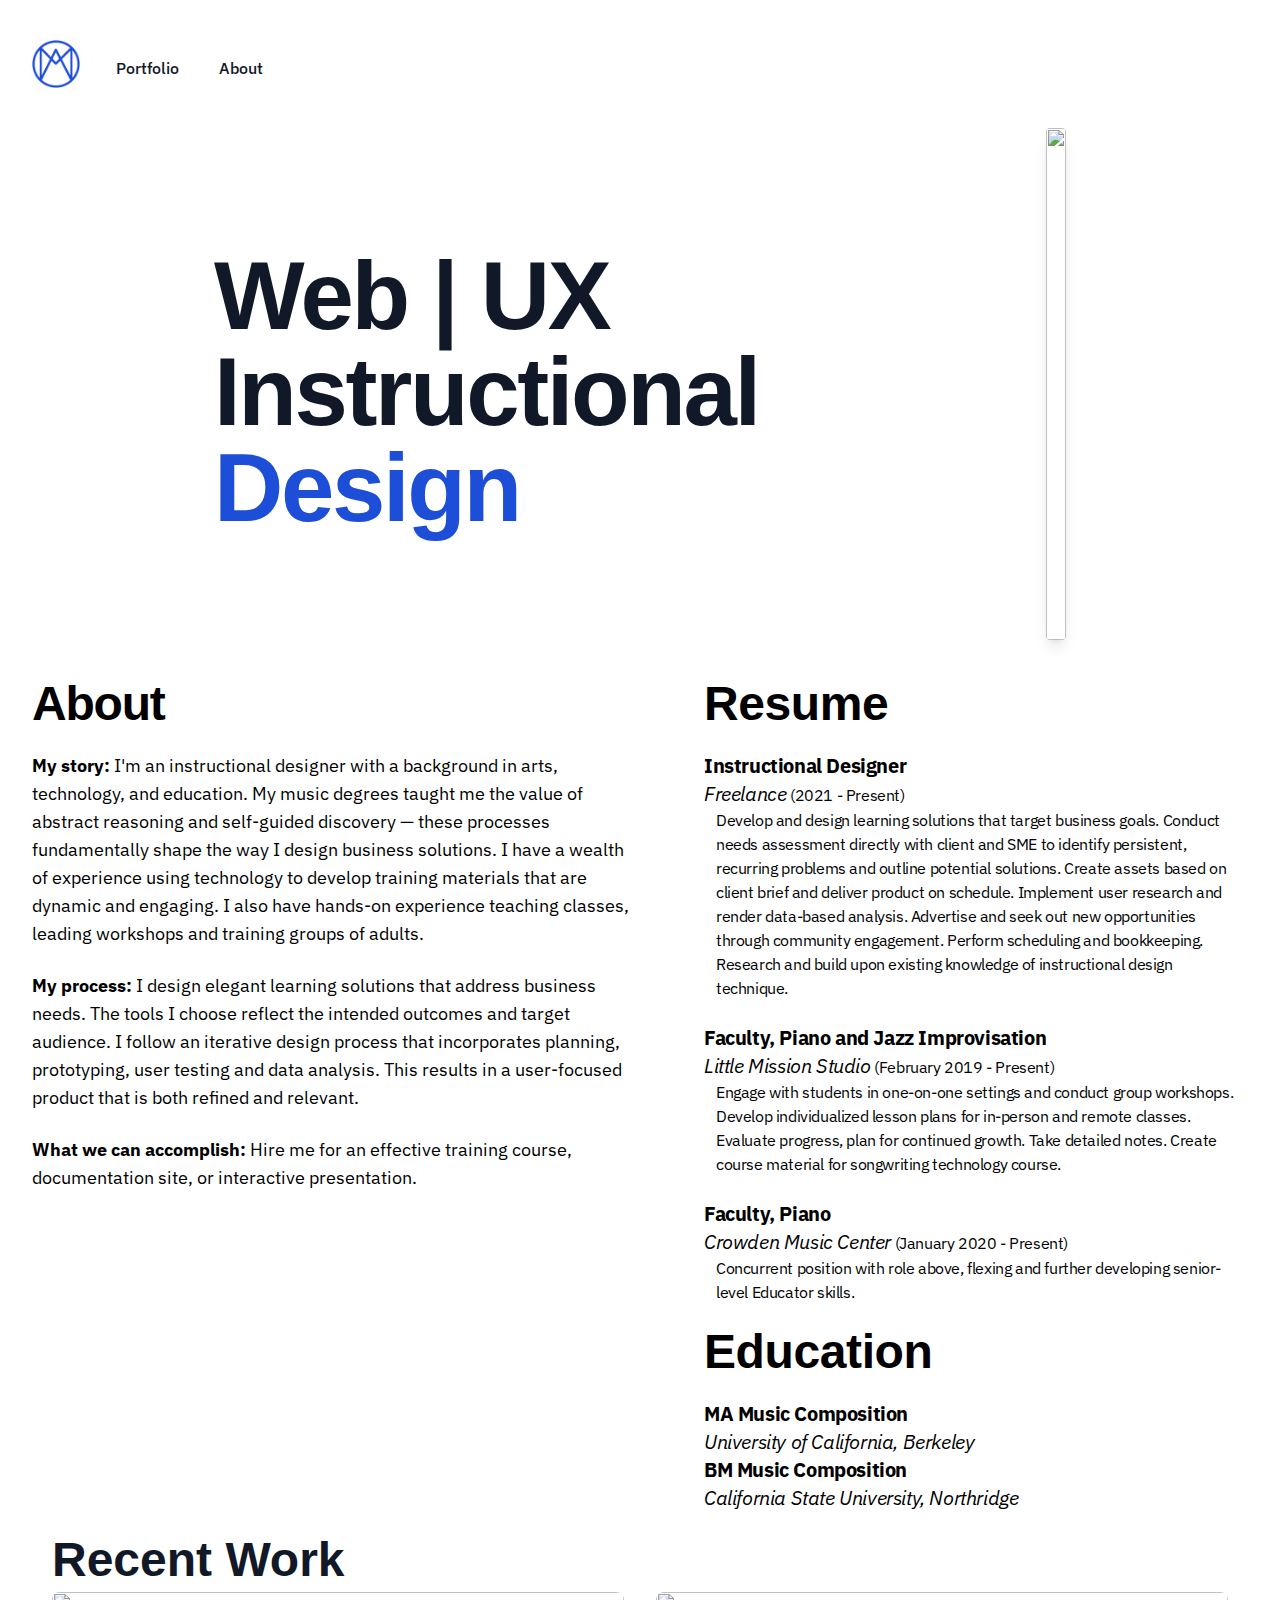
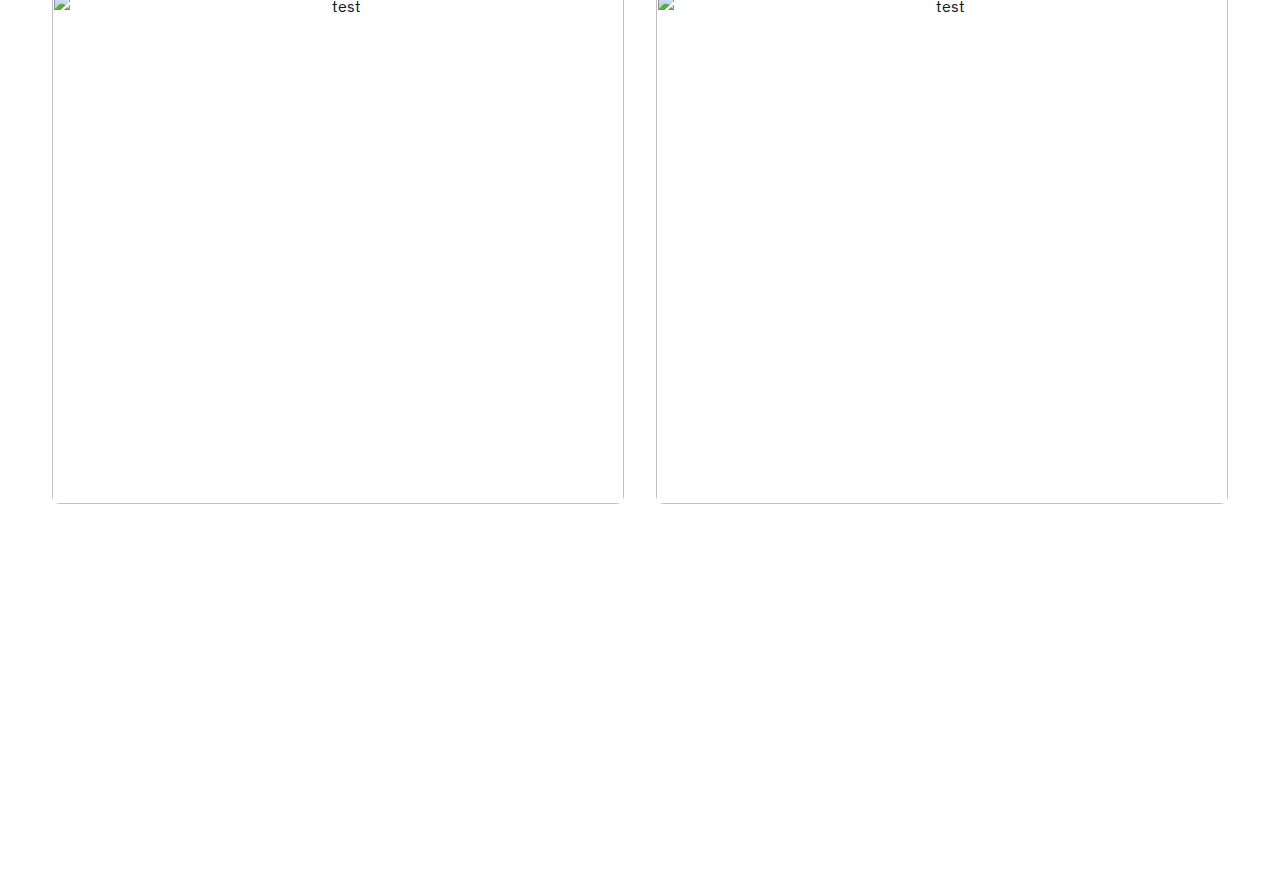
==== commit 7ea73e75: "update navbar and icon" ====
--- a/about.html
+++ b/about.html
@@ -12,6 +12,7 @@
   />
   <link rel="stylesheet" href="https://use.fontawesome.com/releases/v5.12.1/css/all.css" crossorigin="anonymous">
   <link href="http://fonts.cdnfonts.com/css/palatino" rel="stylesheet">
+  <link rel="icon" href="img/am_id_positive.png">
   <style>
     @import url('https://fonts.googleapis.com/css2?family=IBM+Plex+Sans:ital,wght@0,100;0,200;0,300;0,400;0,500;0,600;0,700;1,100;1,200;1,300;1,400;1,500;1,600;1,700&display=swap');
     @import url('http://fonts.cdnfonts.com/css/palatino');
@@ -28,15 +29,15 @@
 
 <!--navbar-->
 <nav class="bg-transparent navnormal transition ease-in-out delay-150 pt-8 mytext" id="navbar">
-  <div class="max-w-7xl mx-auto px-2 sm:px-6 lg:px-8">
+  <div class="max-w-7xl mx-auto px-6 lg:px-8">
     <div class="relative flex items-center justify-between h-16">
       
       <div class="flex-1 flex items-left justify-left sm:items-stretch sm:justify-start">
         <div>
-          <a href="/"><img class="max-w-[4rem]" src="img/M-b.png" alt="" /></a>
-  
-        </div>
-        <div class="sm:block sm:ml-6 mt-3">
+          <a href="/"><img class="max-w-[3rem]" src="img/am_id_negative.png" alt="" /></a>
+  
+        </div>
+        <div class="sm:block ml-6 mt-2">
           <div class="flex space-x-4 text-l">
            
 
--- a/css/main.css
+++ b/css/main.css
@@ -2645,8 +2645,12 @@
   margin-bottom: 1.5rem;
 }
 
-.mt-3 {
-  margin-top: 0.75rem;
+.ml-6 {
+  margin-left: 1.5rem;
+}
+
+.mt-2 {
+  margin-top: 0.5rem;
 }
 
 .mb-6 {
@@ -2765,8 +2769,8 @@
   max-width: 80rem;
 }
 
-.max-w-\[4rem\] {
-  max-width: 4rem;
+.max-w-\[3rem\] {
+  max-width: 3rem;
 }
 
 .max-w-3xl {
@@ -2891,11 +2895,6 @@
   background-color: rgb(255 255 255 / var(--tw-bg-opacity));
 }
 
-.bg-gray-900 {
-  --tw-bg-opacity: 1;
-  background-color: rgb(17 24 39 / var(--tw-bg-opacity));
-}
-
 .bg-red-500 {
   --tw-bg-opacity: 1;
   background-color: rgb(239 68 68 / var(--tw-bg-opacity));
@@ -2929,9 +2928,9 @@
      object-position: center;
 }
 
-.px-2 {
-  padding-left: 0.5rem;
-  padding-right: 0.5rem;
+.px-6 {
+  padding-left: 1.5rem;
+  padding-right: 1.5rem;
 }
 
 .px-3 {
@@ -2959,11 +2958,6 @@
   padding-bottom: 5rem;
 }
 
-.px-6 {
-  padding-left: 1.5rem;
-  padding-right: 1.5rem;
-}
-
 .py-10 {
   padding-top: 2.5rem;
   padding-bottom: 2.5rem;
@@ -3121,11 +3115,6 @@
 .text-gray-200 {
   --tw-text-opacity: 1;
   color: rgb(229 231 235 / var(--tw-text-opacity));
-}
-
-.text-gray-300 {
-  --tw-text-opacity: 1;
-  color: rgb(209 213 219 / var(--tw-text-opacity));
 }
 
 .text-gray-600 {
@@ -3304,11 +3293,6 @@
 .hover\:bg-gray-900:hover {
   --tw-bg-opacity: 1;
   background-color: rgb(17 24 39 / var(--tw-bg-opacity));
-}
-
-.hover\:bg-gray-700:hover {
-  --tw-bg-opacity: 1;
-  background-color: rgb(55 65 81 / var(--tw-bg-opacity));
 }
 
 .hover\:bg-blue-700:hover {
@@ -3634,10 +3618,6 @@
     color: hsl(var(--erc, var(--nc)) / var(--tw-text-opacity));
   }
 
-  .sm\:ml-6 {
-    margin-left: 1.5rem;
-  }
-
   .sm\:block {
     display: block;
   }
@@ -3678,11 +3658,6 @@
     margin-bottom: calc(0.5rem * var(--tw-space-y-reverse));
   }
 
-  .sm\:px-6 {
-    padding-left: 1.5rem;
-    padding-right: 1.5rem;
-  }
-
   .sm\:text-center {
     text-align: center;
   }
